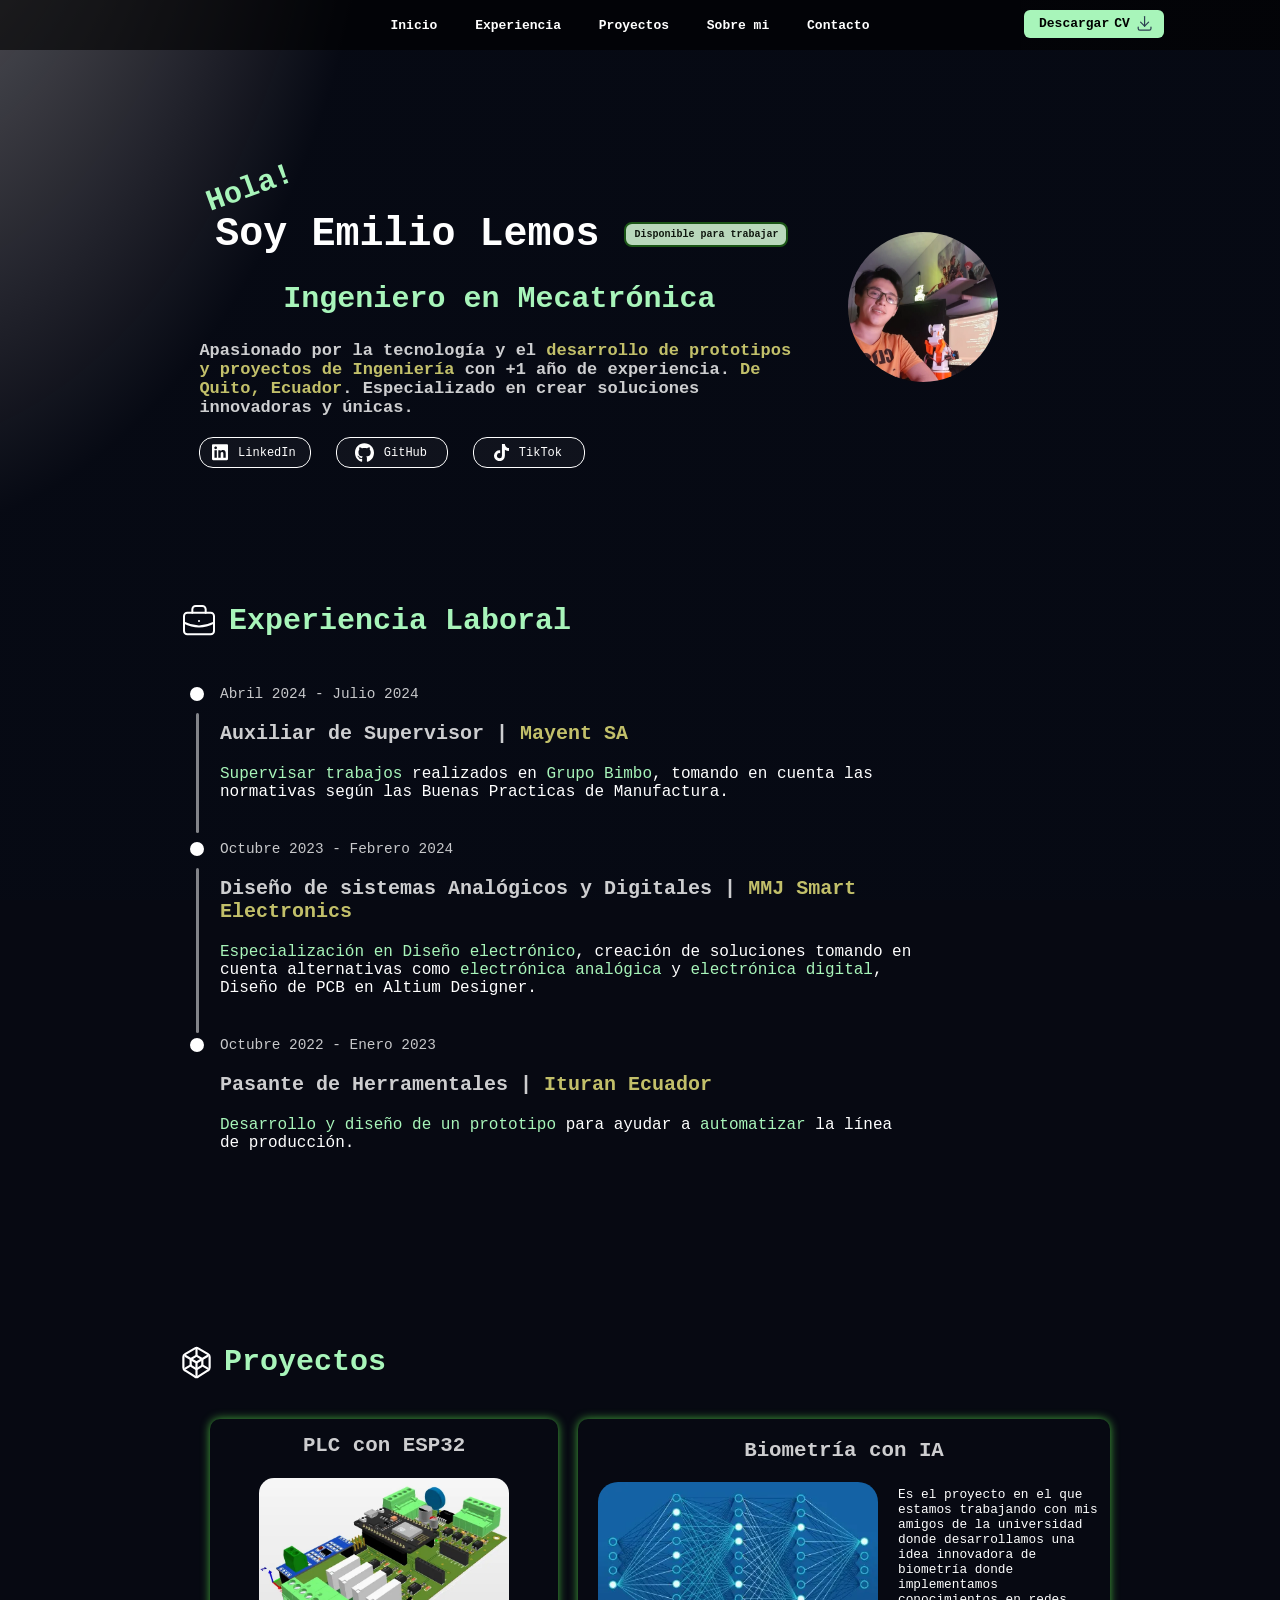
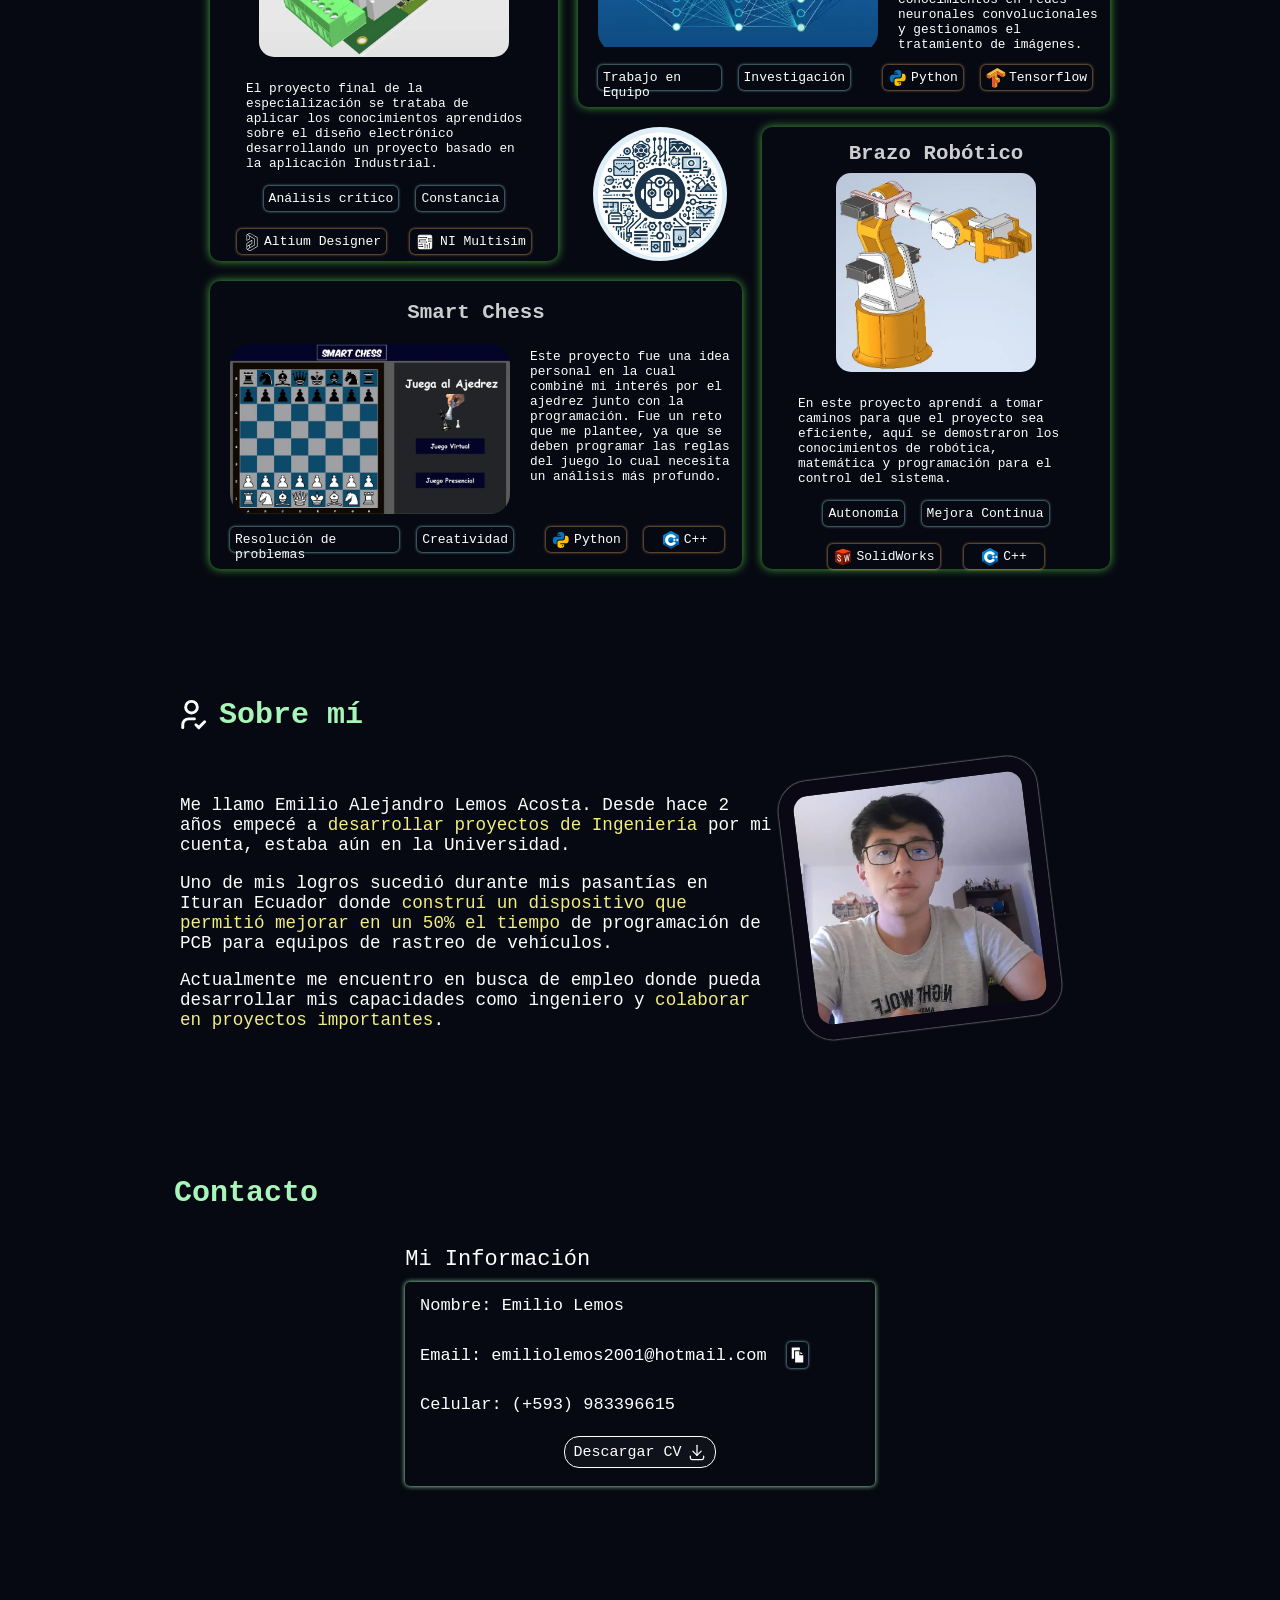
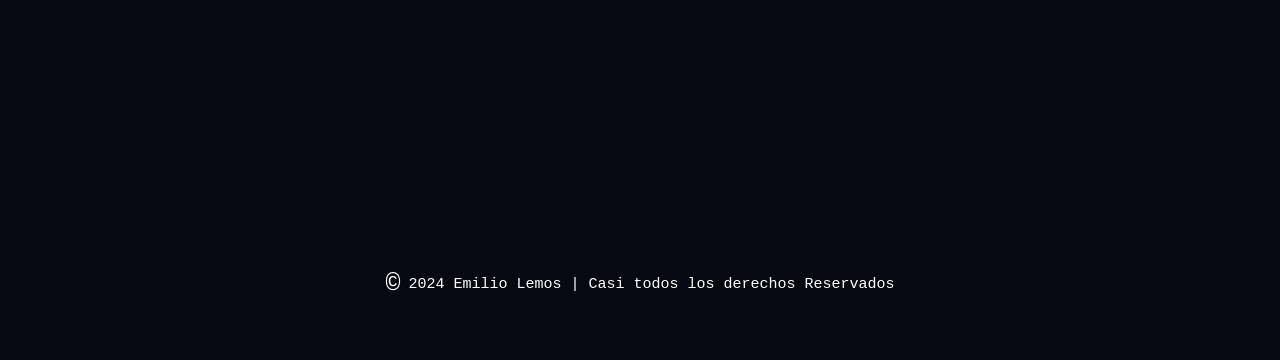
==== index.html @ e7406d3e "Add: Padding en el texto de btn de redes" ====
<!DOCTYPE html>
<html lang="es">
    <head>
        <meta charset="UTF-8">
        <meta name="viewport" content="width=device-width, initial-scale=1.0">
        <title>Emilio Lemos | Portfolio</title>

        <meta name="keywords" content="Portafolio, Mecatrónica, Robótica, Desarrollo, Proyectos">
        <meta name="description" content="Portafolio de Emilio Lemos, Experiencia como Ingeniero en Mecatrónica">
        <!--OPEN GRAPH-->
        <meta property="og:title" content="Portafolio de Emilio Lemos con +1 año de experiencia">
        <meta property="og:description" content="Portafolio de un Ingeniero en Mecatrónica">
        <meta property="og:image" content="../images/logoMecatronica.webp">
        <meta property="og:image" content="../images/foto_perfil.webp">
        <meta property="og:image" content="../images/plc_industrial.webp">
        <meta property="og:image" content="../images/SmartChess.webp">
        <meta property="og:image" content="../images/Biometria_IA.webp">
        <meta property="og:image" content="../images/BrazoRobotico.webp">

        <meta name="theme-color" content="#050505">

        <link rel="icon" type="image/webp" href="../images/logoMecatronica.webp">
        <link rel="stylesheet" href="./index.css">
        <script src="./script.js"></script>

    </head>
    <body>
        <div class="background"></div>
        <header class="barra-superior-nav">
            <nav class="navegacion">
                <a class= "nav-principal" href="#main-doc">Inicio</a>
                <a class= "nav-principal" href="#experience-section">Experiencia</a>
                <a class= "nav-principal" href="#projects">Proyectos</a>
                <a class= "nav-principal" href="#sobre-mi">Sobre mi</a>
                <a class= "nav-principal" href="#contact">Contacto</a>
                <a class= "download-cv" href="../EmilioLemos_CV_ATS.pdf" download="EmilioLemos_CV_ATS.pdf">
                    <span class="txt-descargar" style="margin-right: 5px;">Descargar</span>CV
                    <svg id="download-icon" xmlns="http://www.w3.org/2000/svg" class="icon icon-tabler icon-tabler-download" width="20" height="20" viewBox="0 0 24 24" stroke-width="1.5" stroke="#2c3e50" fill="none" stroke-linecap="round" stroke-linejoin="round">
                        <path stroke="none" d="M0 0h24v24H0z" fill="none"/>
                        <path d="M4 17v2a2 2 0 0 0 2 2h12a2 2 0 0 0 2 -2v-2" />
                        <path d="M7 11l5 5l5 -5" />
                        <path d="M12 4l0 12" />
                    </svg>
                </a>
            </nav>
        </header>
        <main id="main-doc">
            <section id="cabecera">
                <article class="presentacion">
                    <h2 class="saludo">
                        Hola!
                    </h2>
                    <div class="badge-title">
                        <h1>
                            Soy Emilio Lemos
                        </h1>
                        <a
                        href="https://www.linkedin.com/in/emilio-lemosa"
                        target="_blank"
                        rel="noopener noreferrer"
                        class="badge">Disponible para trabajar
                        </a>
                    </div>
                    <h2 class="profesion">Ingeniero en Mecatrónica</h2>
                    <h3>
                        Apasionado por la tecnología y el <span style="color: rgb(242, 238, 128);">
                        desarrollo de prototipos y proyectos de Ingeniería</span> con +1 año de experiencia. 
                        <span style="color: rgb(242, 238, 128);">De Quito, Ecuador</span>. 
                        Especializado en crear soluciones innovadoras y únicas.
                    </h3>
                    <nav class="navegacion-redes">
                        <a href="https://www.linkedin.com/in/emilio-lemosa"
                        target="_blank"
                        rel="noopener noreferrer"
                        class="btn-redes">
                            <svg 
                            width = "16"
                            fill = "#fff"
                            class="icon"
                            xmlns="http://www.w3.org/2000/svg" viewBox="0 0 448 512">
                                <path d="M416 32H31.9C14.3 32 0 46.5 0 64.3v383.4C0 465.5 14.3 480 
                                31.9 480H416c17.6 0 32-14.5 32-32.3V64.3c0-17.8-14.4-32.3-32-32.3zM135.4 
                                416H69V202.2h66.5V416zm-33.2-243c-21.3 0-38.5-17.3-38.5-38.5S80.9 96 
                                102.2 96c21.2 0 38.5 17.3 38.5 38.5 0 21.3-17.2 38.5-38.5 38.5zm282.1 
                                243h-66.4V312c0-24.8-.5-56.7-34.5-56.7-34.6 0-39.9 27-39.9 
                                54.9V416h-66.4V202.2h63.7v29.2h.9c8.9-16.8 30.6-34.5 62.9-34.5 67.2 
                                0 79.7 44.3 79.7 101.9V416z"/>
                            </svg>
                            <span class="redes-text">LinkedIn</span>
                        </a>
                        <a href="https://github.com/M1l01"
                        target="_blank"
                        rel="noopener noreferrer"
                        class="btn-redes">
                            <svg 
                            width = "19"
                            fill = "#fff"
                            class= "icon"
                            xmlns="http://www.w3.org/2000/svg" 
                            viewBox="0 0 496 512">
                                <path d="M165.9 397.4c0 2-2.3 3.6-5.2 3.6-3.3 .3-5.6-1.3-5.6-3.6 0-2 
                                2.3-3.6 5.2-3.6 3-.3 5.6 1.3 5.6 3.6zm-31.1-4.5c-.7 2 1.3 4.3 4.3 4.9 
                                2.6 1 5.6 0 6.2-2s-1.3-4.3-4.3-5.2c-2.6-.7-5.5 .3-6.2 2.3zm44.2-1.7c-2.9 
                                .7-4.9 2.6-4.6 4.9 .3 2 2.9 3.3 5.9 2.6 2.9-.7 4.9-2.6 4.6-4.6-.3-1.9-3-3.2-5.9-2.9zM244.8 
                                8C106.1 8 0 113.3 0 252c0 110.9 69.8 205.8 169.5 239.2 12.8 2.3 17.3-5.6 
                                17.3-12.1 0-6.2-.3-40.4-.3-61.4 0 0-70 15-84.7-29.8 0 0-11.4-29.1-27.8-36.6 
                                0 0-22.9-15.7 1.6-15.4 0 0 24.9 2 38.6 25.8 21.9 38.6 58.6 27.5 72.9 20.9 2.3-16 
                                8.8-27.1 16-33.7-55.9-6.2-112.3-14.3-112.3-110.5 0-27.5 7.6-41.3 23.6-58.9-2.6-6.5-11.1-33.3 
                                2.6-67.9 20.9-6.5 69 27 69 27 20-5.6 41.5-8.5 62.8-8.5s42.8 2.9 62.8 8.5c0 0 
                                48.1-33.6 69-27 13.7 34.7 5.2 61.4 2.6 67.9 16 17.7 25.8 31.5 25.8 58.9 0 96.5-58.9 
                                104.2-114.8 110.5 9.2 7.9 17 22.9 17 46.4 0 33.7-.3 75.4-.3 83.6 0 6.5 4.6 14.4 17.3 
                                12.1C428.2 457.8 496 362.9 496 252 496 113.3 383.5 8 244.8 8zM97.2 352.9c-1.3 1-1 3.3 
                                .7 5.2 1.6 1.6 3.9 2.3 5.2 1 1.3-1 1-3.3-.7-5.2-1.6-1.6-3.9-2.3-5.2-1zm-10.8-8.1c-.7 
                                1.3 .3 2.9 2.3 3.9 1.6 1 3.6 .7 4.3-.7 .7-1.3-.3-2.9-2.3-3.9-2-.6-3.6-.3-4.3 .7zm32.4 
                                35.6c-1.6 1.3-1 4.3 1.3 6.2 2.3 2.3 5.2 2.6 6.5 1 1.3-1.3 
                                .7-4.3-1.3-6.2-2.2-2.3-5.2-2.6-6.5-1zm-11.4-14.7c-1.6 1-1.6 3.6 0 5.9 1.6 2.3 4.3 3.3 
                                5.6 2.3 1.6-1.3 1.6-3.9 0-6.2-1.4-2.3-4-3.3-5.6-2z"/>
                            </svg>
                            <span class="redes-text">GitHub</span>
                        </a>
                        <a href="https://www.tiktok.com/@milotronic"
                        target="_blank"
                        rel="noopener noreferrer"
                        class="btn-redes">
                            <svg 
                            width = "15"
                            fill = "#fff"
                            class="icon"
                            xmlns="http://www.w3.org/2000/svg"
                            viewBox="0 0 448 512">
                                <path d="M448 209.9a210.1 210.1 0 0 1 -122.8-39.3V349.4A162.6 162.6 0 
                                1 1 185 188.3V278.2a74.6 74.6 0 1 0 52.2 71.2V0l88 0a121.2 121.2 0 0 0 
                                1.9 22.2h0A122.2 122.2 0 0 0 381 102.4a121.4 121.4 0 0 0 67 20.1z"/>
                            </svg>
                            <span class="redes-text">TikTok</span>
                        </a>
                    </nav>
                </article>
                <div class="imagen-Emilio">
                    <img 
                    title="Foto de Emilio"
                    src="../images/foto_perfil.webp"
                    alt="Una fotografía de Emilio Lemos en su cuarto de proyectos">
                </div>
            </section>
            <section id="experience-section">
                <div class="subtitle-section">
                    <svg xmlns="http://www.w3.org/2000/svg" class="icon icon-tabler icon-tabler-briefcase" width="40" height="40" 
                    viewBox="0 0 24 24" stroke-width="1.2" stroke="#fff" fill="none" stroke-linecap="round" stroke-linejoin="round">
                        <path stroke="none" d="M0 0h24v24H0z" fill="none"/>
                        <path d="M3 7m0 2a2 2 0 0 1 2 -2h14a2 2 0 0 1 2 2v9a2 2 0 0 1 -2 2h-14a2 2 0 0 1 -2 -2z" />
                        <path d="M8 7v-2a2 2 0 0 1 2 -2h4a2 2 0 0 1 2 2v2" />
                        <path d="M12 12l0 .01" />
                        <path d="M3 13a20 20 0 0 0 18 0" />
                    </svg>
                    <h2 style="color: #a8f5ba; margin: 0;">Experiencia Laboral</h2>
                </div>
                <ol class="timeline">
                    <li class="timeline-item">
                        <div class="timeline-dot"></div>
                        <div class="timeline-line"></div>
                        <time class="timeline-date">Abril 2024 - Julio 2024</time>
                        <h3 class="timeline-title">
                            <span class="ocupacion">Auxiliar de Supervisor</span> 
                            <span class="separador">|</span> 
                            <span class="nombre-empresa">Mayent SA</span>
                        </h3>
                        <p class="descripcion-timeline">
                            <span style="color: #a8f5ba;">
                                Supervisar trabajos
                            </span> realizados en 
                            <span style="color: #a8f5ba;">
                                Grupo Bimbo</span>,
                            tomando en cuenta las normativas según las Buenas Practicas de Manufactura.
                        </p>
                    </li>
                    <li class="timeline-item">
                        <div class="timeline-dot"></div>
                        <div class="timeline-line-2"></div>
                        <time class="timeline-date">Octubre 2023 - Febrero 2024</time>
                        <h3 class="timeline-title">
                            <span class="ocupacion">Diseño de sistemas Analógicos y Digitales</span> 
                            <span class="separador">|</span> 
                            <span class="nombre-empresa">MMJ Smart Electronics</span>
                        </h3>
                        <p class="descripcion-timeline">
                            <span style="color: #a8f5ba;">Especialización en Diseño electrónico</span>, creación de soluciones tomando en cuenta
                            alternativas como <span style="color: #a8f5ba;">electrónica analógica</span> y <span style="color: #a8f5ba;">electrónica digital</span>, Diseño de PCB en Altium Designer.
                        </p>
                    </li>
                    <li class="timeline-item">
                        <div class="timeline-dot"></div>
                        <time class="timeline-date">Octubre 2022 - Enero 2023</time>
                        <h3 class="timeline-title">
                            <span class="ocupacion">Pasante de Herramentales</span> 
                            <span class="separador">|</span> 
                            <span class="nombre-empresa">Ituran Ecuador</span>
                        </h3>
                        <p class="descripcion-timeline">
                            <span style="color: #a8f5ba;">
                                Desarrollo y diseño de un prototipo
                            </span> para ayudar a 
                            <span style="color: #a8f5ba;">
                                automatizar
                            </span> la línea de producción.
                        </p>
                    </li>
                </ol>
            </section>
            <section id="projects">
                <div class="subtitle-section">
                    <svg xmlns="http://www.w3.org/2000/svg" class="icon icon-tabler icon-tabler-brand-netbeans" width="35" height="35" viewBox="0 0 24 24" stroke-width="1.5" stroke="#fff" fill="none" stroke-linecap="round" stroke-linejoin="round">
                        <path stroke="none" d="M0 0h24v24H0z" fill="none"/>
                        <path d="M19.875 6.27a2.225 2.225 0 0 1 1.125 1.948v7.284c0 .809 -.443 1.555 -1.158 1.948l-6.75 4.27a2.269 2.269 0 0 1 -2.184 0l-6.75 -4.27a2.225 2.225 0 0 1 -1.158 -1.948v-7.285c0 -.809 .443 -1.554 1.158 -1.947l6.75 -3.98a2.33 2.33 0 0 1 2.25 0l6.75 3.98h-.033z" />
                        <path d="M15.5 9.43a1 1 0 0 1 .5 .874v3.268a1 1 0 0 1 -.515 .874l-3 1.917a1 1 0 0 1 -.97 0l-3 -1.917a1 1 0 0 1 -.515 -.873v-3.269a1 1 0 0 1 .514 -.874l3 -1.786c.311 -.173 .69 -.173 1 0l3 1.787h-.014z" />
                        <path d="M12 21v-9l-7.5 -4.5" />
                        <path d="M12 12l7.5 -4.5" />
                        <path d="M12 3v4.5" />
                        <path d="M19.5 16l-3.5 -2" />
                        <path d="M8 14l-3.5 2" />
                      </svg>
                    <h2 style="color: #a8f5ba;">Proyectos</h2>
                </div>
                <div id="container-grid" style="display: flex; justify-content: center;">
                    <div class="grid-Projects">
                        <article id="proyecto1" class="grid-item">
                            <header class="title-proyecto-vertical">
                                <h3>PLC con ESP32</h3>
                            </header>
                            <div>
                                <div class="img-proyecto-vertical">
                                    <img
                                    width="250"
                                    class="img-PLC"
                                    title="Imagen de PLC Industrial"
                                    src="../images/plc_industrial.webp" 
                                    alt="Una fotografía del proyecto de PLC industrial">
                                </div>
                                <div class="container-btn-proyectos">
                                    <button id="btn-proyecto1" class="btn-proyectos" onclick="expandCell(1)">
                                        Ver más...
                                    </button>
                                </div>
                                <p class="descripcion-proyecto-vertical">
                                    El proyecto final de la especialización se trataba de aplicar los
                                    conocimientos aprendidos sobre el diseño electrónico desarrollando un proyecto basado
                                    en la aplicación Industrial.
                                </p>
                            </div>
                            <footer class="etiqueta-vertical">
                                <ul class="habilidades-vertical">
                                    <li>Análisis crítico</li>
                                    <li>Constancia</li>
                                </ul>
                                <ul class="tecnologias-vertical">
                                    <li>
                                        <svg
                                        width="18px"
                                        height="18px"
                                        viewBox="0 0 24 24"
                                        role="img"
                                        fill="#fff"
                                        style="padding: 1px; padding-right: 3px;"
                                        xmlns="http://www.w3.org/2000/svg">
                                            <path d="M19.14 5.876a1.012 1.012 0 00-.442-.442L9.744.171c-.329-.226-.843-.226-1.203-.01L5.148 
                                            2.145c-.051.041-.102.082-.144.123a1.086 1.086 0 00-.288.72l.01 6.569-.02.215.062.123a.478.478 0 
                                            00.195.206.516.516 0 00.555.01L8.859 8.2a.573.573 0 00.175-.175l.082-.165V4.643l2.251 1.326 3.536 
                                            2.077a.413.413 0 01.164.185.442.442 0 01.062.226v7.052a.52.52 0 01-.072.257c-.041.072-.082.123-.154.154l-4.225 
                                            2.488-1.573.925v-3.228l1.953-1.172 1.049-.627.185-.175.021-.051a.542.542 0 00.062-.247V9.999a.51.51 0 
                                            00-.092-.288l-.062-.123-.144-.072c-.093-.041-.175-.041-.247-.041l-.175.01-6.363 3.865a1.129 1.129 0 00-.442.463 
                                            1.281 1.281 0 00-.144.607v6.559c0 .257.103.514.329.75.082.062.154.113.236.164l3.341 1.943c.186.113.381.164.597.164.216 
                                            0 .422-.051.596-.164l8.882-5.212c.195-.103.36-.267.442-.432.113-.185.164-.401.164-.617V6.483a1.236 
                                            1.236 0 00-.153-.607zM8.387 7.624L5.447 9.32V2.988c0-.072.031-.154.092-.216l.216-.123 2.632 1.563v3.412zm-2.951 
                                            6.795c0-.093.021-.185.062-.278a.409.409 0 01.175-.175l5.973-3.629v3.392l-.956.576-2.313 1.388-2.94 1.778v-3.052zm0 
                                            6.559v-2.663l2.94-1.768v3.218l-2.632 1.552-.103-.062c-.051-.031-.093-.051-.103-.062-.061-.071-.102-.143-.102-.215zm13.128-3.403a.518.518 
                                            0 01-.072.257.342.342 0 01-.165.154l-8.892 5.222a.405.405 0 01-.452 0l-2.508-1.47 4.575-2.693v-.01l4.215-2.478a.998.998 
                                            0 00.432-.442 1.13 1.13 0 00.175-.606V8.457c0-.216-.062-.421-.165-.596a1.189 1.189 0 00-.432-.442l-3.536-2.077-3.352-1.974-1.923-1.141L8.911.788a.446.446 
                                            0 01.452 0l8.985 5.294a.319.319 0 01.154.154.517.517 0 01.062.247v11.092z"/>
                                        </svg>
                                        Altium Designer
                                    </li>
                                    <li>
                                        <svg xmlns="http://www.w3.org/2000/svg" x="0px" y="0px" width="20" height="20" viewBox="0 0 64 64" 
                                        style="padding: 0px; padding-right: 5px;">
                                            <linearGradient id="BYBXDcXLqa7cuP0EpKqZEa_7lBeW0FgIYyX_gr1" x1="32" x2="32" y1="10" y2="54" gradientUnits="userSpaceOnUse">
                                                <stop offset="0" stop-color="#fff"></stop>
                                                <stop offset="1" stop-color="#fff"></stop>
                                            </linearGradient>
                                            <path fill="url(#BYBXDcXLqa7cuP0EpKqZEa_7lBeW0FgIYyX_gr1)" 
                                            d="M45.723,30c-0.346,0.595-0.984,1-1.723,1c-1.105,0-2-0.895-2-2c0-1.105,0.895-2,2-2	c0.738,0,1.376,0.405,1.723,
                                            1H54v-5h-9.277c-0.346,0.595-0.984,1-1.723,1c-1.105,0-2-0.895-2-2c0-1.105,0.895-2,2-2	
                                            c0.738,0,1.376,0.405,1.723,1H54v-6c0-2.761-2.239-5-5-5H15c-2.761,0-5,2.239-5,5v2h25.277c0.346-0.595,0.984-1,1.723-1	
                                            c1.105,0,2,0.895,2,2c0,1.105-0.895,2-2,2c-0.738,0-1.376-0.405-1.723-1H10v12h3v-7h18.277c0.346-0.595,0.984-1,1.723-1	
                                            c1.105,0,2,0.895,2,2c0,1.105-0.895,2-2,2c-0.738,0-1.376-0.405-1.723-1H15v5h20.277c0.346-0.595,0.984-1,1.723-1	
                                            c1.105,0,2,0.895,2,2c0,1.105-0.895,2-2,2c-0.738,0-1.376-0.405-1.723-1H10v5h10.777c0.346-0.595,0.984-1,1.723-1	
                                            c1.105,0,2,0.895,2,2c0,1.105-0.895,2-2,2c-0.738,0-1.376-0.405-1.723-1H10v5h12.777c0.346-0.595,0.984-1,1.723-1	
                                            c1.105,0,2,0.895,2,2c0,1.105-0.895,2-2,2c-0.738,0-1.376-0.405-1.723-1H10v2c0,2.761,2.239,5,5,5h16V40.723	
                                            c-0.595-0.346-1-0.984-1-1.723c0-1.105,0.895-2,2-2s2,0.895,2,2c0,0.738-0.405,1.376-1,1.723V54h5V43.723	
                                            c-0.595-0.346-1-0.984-1-1.723c0-1.105,0.895-2,2-2s2,0.895,2,2c0,0.738-0.405,1.376-1,1.723V54h5V39.223	
                                            c-0.595-0.346-1-0.984-1-1.723c0-1.105,0.895-2,2-2s2,0.895,2,2c0,0.738-0.405,1.376-1,1.723V54h2c2.761,0,5-2.239,5-5V30H45.723z">
                                            </path>
                                            <linearGradient id="BYBXDcXLqa7cuP0EpKqZEb_7lBeW0FgIYyX_gr2" x1="32" x2="32" y1="9" y2="55" gradientUnits="userSpaceOnUse">
                                                <stop offset="0" stop-color="#fff"></stop><stop offset="1" stop-color="#fff"></stop>
                                            </linearGradient>
                                                <path fill="url(#BYBXDcXLqa7cuP0EpKqZEb_7lBeW0FgIYyX_gr2)" 
                                                d="M49,55H15c-3.309,0-6-2.691-6-6V15c0-3.309,2.691-6,6-6h34c3.309,0,6,2.691,6,6v34	
                                                C55,52.309,52.309,55,49,55z M15,11c-2.206,0-4,1.794-4,4v34c0,2.206,1.794,4,4,4h34c2.206,0,4-1.794,4-4V15c0-2.206-1.794-4-4-4H15	z">
                                                </path>
                                        </svg>
                                        NI Multisim
                                    </li>
                                </ul>
                            </footer>
                        </article>
                        <article id="proyecto2" class="grid-item">
                            <header class="title-proyecto-lateral">
                                <h3>Biometría con IA</h3>
                            </header>
                            <div class="cuerpo-proyecto">
                                <div class="img-proyecto-lateral">
                                    <img 
                                    width="280"
                                    class="img-Biometria"
                                    title="Redes Neuronales" 
                                    src="../images/Biometria_IA.webp" 
                                    alt="Imagen de una Red Neuronal">
                                </div>
                                <div class="container-btn-proyectos">
                                    <button id="btn-proyecto2" class="btn-proyectos" onclick="expandCell(2)">
                                        Ver más...
                                    </button>
                                </div>
                                <p class="descripcion-proyecto-lateral">
                                    Es el proyecto en el que estamos trabajando con mis amigos de la universidad
                                    donde desarrollamos una idea innovadora de biometría donde implementamos 
                                    conocimientos en redes neuronales convolucionales y gestionamos el tratamiento de 
                                    imágenes.
                                </p>
                            </div>
                            <footer class="etiqueta-lateral">
                                <ul class="habilidades-lateral">
                                    <li>Trabajo en Equipo</li>
                                    <li>Investigación</li>
                                </ul>
                                <ul class="tecnologias-lateral">
                                    <li>
                                        <svg xmlns="http://www.w3.org/2000/svg" x="0px" y="0px" width="20" height="20" viewBox="0 0 48 48"
                                        class="logo-tecnologia">
                                            <path fill="#0277BD" d="M24.047,5c-1.555,0.005-2.633,0.142-3.936,0.367c-3.848,0.67-4.549,2.077-4.549,
                                            4.67V14h9v2H15.22h-4.35c-2.636,0-4.943,1.242-5.674,4.219c-0.826,3.417-0.863,5.557,0,9.125C5.851,32.005,
                                            7.294,34,9.931,34h3.632v-5.104c0-2.966,2.686-5.896,5.764-5.896h7.236c2.523,0,5-1.862,5-4.377v-8.586c0-2.439-1.759-4.263-4.218-4.672C27.406,
                                            5.359,25.589,4.994,24.047,5z M19.063,9c0.821,0,1.5,0.677,1.5,1.502c0,0.833-0.679,1.498-1.5,1.498c-0.837,0-1.5-0.664-1.5-1.498C17.563,9.68,
                                            18.226,9,19.063,9z"></path><path fill="#FFC107" d="M23.078,43c1.555-0.005,2.633-0.142,3.936-0.367c3.848-0.67,4.549-2.077,
                                            4.549-4.67V34h-9v-2h9.343h4.35c2.636,0,4.943-1.242,5.674-4.219c0.826-3.417,0.863-5.557,0-9.125C41.274,15.995,39.831,14,37.194,
                                            14h-3.632v5.104c0,2.966-2.686,5.896-5.764,5.896h-7.236c-2.523,0-5,1.862-5,4.377v8.586c0,2.439,1.759,4.263,4.218,4.672C19.719,42.641,21.536,
                                            43.006,23.078,43z M28.063,39c-0.821,0-1.5-0.677-1.5-1.502c0-0.833,0.679-1.498,1.5-1.498c0.837,0,1.5,0.664,1.5,1.498C29.563,38.32,28.899,39,
                                            28.063,39z"></path>
                                        </svg>
                                        Python
                                    </li>
                                    <li>
                                        <svg width="20px" height="20px" viewBox="-9 0 274 274" version="1.1" xmlns="http://www.w3.org/2000/svg" xmlns:xlink="http://www.w3.org/1999/xlink" preserveAspectRatio="xMidYMid"
                                        class="logo-tecnologia">
                                        <g>
                                                <path d="M145.726081,42.0651946 L145.726081,84.1347419 L218.586952,126.204312 L218.586952,84.1347419 L145.726081,
                                                42.0651946 Z M-1.98726454e-07,84.1347419 L-1.98726454e-07,126.204312 L36.4304238,147.234755 L36.4304238,
                                                105.169527 L-1.98726454e-07,84.1347419 Z M109.291294,105.169527 L72.8608701,126.204312 L72.8608701,
                                                252.404316 L109.291294,273.439101 L109.291294,189.304303 L145.726081,210.339088 L145.726081,168.26954 L109.291294,
                                                147.234755 L109.291294,105.169527 Z" fill="#E55B2D"></path>
                                                <path d="M145.726081,42.0651946 L36.4304238,105.169527 L36.4304238,147.234755 L109.291294,105.169527 L109.291294,
                                                147.234755 L145.726081,126.204312 L145.726081,42.0651946 Z M255.021717,63.0999794 L218.586952,84.1347419 L218.586952,
                                                126.204312 L255.021717,105.169527 L255.021717,63.0999794 Z M182.156505,147.234755 L145.726081,168.26954 L145.726081,
                                                210.339088 L182.156505,189.304303 L182.156505,147.234755 Z M145.726081,210.339088 L109.291294,189.304303 L109.291294,
                                                273.439101 L145.726081,252.404316 L145.726081,210.339088 Z" fill="#ED8E24"></path>
                                                <path d="M145.726081,-3.41864288e-05 L-1.98726454e-07,84.1347419 L36.4304238,105.169527 L145.726081,
                                                42.0651946 L218.586952,84.1347419 L255.021717,63.0999794 L145.726081,-3.41864288e-05 Z M145.726081,
                                                126.204312 L109.291294,147.234755 L145.726081,168.26954 L182.156505,147.234755 L145.726081,
                                                126.204312 Z" fill="#F8BF3C"></path>
                                            </g>
                                        </svg>
                                        Tensorflow
                                    </li>
                                </ul>
                            </footer>                   
                        </article>
                        <article id="proyecto3" class="grid-item">
                            <header class="title-proyecto-lateral">
                                <h3>Smart Chess</h3>
                            </header>
                            <div class="cuerpo-proyecto">
                                <div class="img-proyecto-lateral">
                                    <img 
                                    width="280"
                                    class="img-SmartChess"
                                    title ="Interface de Smart Chess" 
                                    src="../images/SmartChess.webp" 
                                    alt="Imagen de Smart Chess">
                                </div>
                                <div class="container-btn-proyectos">
                                    <button id="btn-proyecto3" class="btn-proyectos" onclick="expandCell(3)">
                                        Ver más...
                                    </button>
                                </div>
                                <p class="descripcion-proyecto-lateral">
                                    Este proyecto fue una idea personal en la cual combiné mi interés 
                                    por el ajedrez junto con la programación. Fue un reto que me plantee, 
                                    ya que se deben programar las reglas del juego lo cual necesita un análisis
                                    más profundo.
                                </p>
                            </div>
                            <footer class="etiqueta-lateral">
                                <ul class="habilidades-lateral">
                                    <li>Resolución de problemas</li>
                                    <li>Creatividad</li>
                                </ul>
                                <ul class="tecnologias-lateral">
                                    <li>
                                        <svg xmlns="http://www.w3.org/2000/svg" x="0px" y="0px" width="20" height="20" viewBox="0 0 48 48"
                                        class="logo-tecnologia">
                                            <path fill="#0277BD" d="M24.047,5c-1.555,0.005-2.633,0.142-3.936,0.367c-3.848,0.67-4.549,2.077-4.549,
                                            4.67V14h9v2H15.22h-4.35c-2.636,0-4.943,1.242-5.674,4.219c-0.826,3.417-0.863,5.557,0,9.125C5.851,32.005,
                                            7.294,34,9.931,34h3.632v-5.104c0-2.966,2.686-5.896,5.764-5.896h7.236c2.523,0,5-1.862,5-4.377v-8.586c0-2.439-1.759-4.263-4.218-4.672C27.406,
                                            5.359,25.589,4.994,24.047,5z M19.063,9c0.821,0,1.5,0.677,1.5,1.502c0,0.833-0.679,1.498-1.5,1.498c-0.837,0-1.5-0.664-1.5-1.498C17.563,9.68,
                                            18.226,9,19.063,9z"></path><path fill="#FFC107" d="M23.078,43c1.555-0.005,2.633-0.142,3.936-0.367c3.848-0.67,4.549-2.077,
                                            4.549-4.67V34h-9v-2h9.343h4.35c2.636,0,4.943-1.242,5.674-4.219c0.826-3.417,0.863-5.557,0-9.125C41.274,15.995,39.831,14,37.194,
                                            14h-3.632v5.104c0,2.966-2.686,5.896-5.764,5.896h-7.236c-2.523,0-5,1.862-5,4.377v8.586c0,2.439,1.759,4.263,4.218,4.672C19.719,42.641,21.536,
                                            43.006,23.078,43z M28.063,39c-0.821,0-1.5-0.677-1.5-1.502c0-0.833,0.679-1.498,1.5-1.498c0.837,0,1.5,0.664,1.5,1.498C29.563,38.32,28.899,39,
                                            28.063,39z"></path>
                                        </svg>
                                        Python
                                    </li>
                                    <li>
                                        <svg xmlns="http://www.w3.org/2000/svg" x="0px" y="0px" width="20" height="20" viewBox="0 0 48 48"
                                        class="logo-tecnologia">
                                            <path fill="#00549d" fill-rule="evenodd" d="M22.903,3.286c0.679-0.381,1.515-0.381,2.193,0 c3.355,1.883,13.451,7.551,
                                            16.807,9.434C42.582,13.1,43,13.804,43,14.566c0,3.766,0,15.101,0,18.867 c0,0.762-0.418,1.466-1.097,1.847c-3.355,1.883-13.451,
                                            7.551-16.807,9.434c-0.679,0.381-1.515,0.381-2.193,0 c-3.355-1.883-13.451-7.551-16.807-9.434C5.418,34.899,5,34.196,5,
                                            33.434c0-3.766,0-15.101,0-18.867 c0-0.762,0.418-1.466,1.097-1.847C9.451,10.837,19.549,5.169,22.903,3.286z" 
                                            clip-rule="evenodd"></path>
                                            <path fill="#0086d4" fill-rule="evenodd" d="M5.304,34.404C5.038,34.048,5,33.71,5,33.255 c0-3.744,0-15.014,0-18.759c0-0.758,
                                            0.417-1.458,1.094-1.836c3.343-1.872,13.405-7.507,16.748-9.38 c0.677-0.379,1.594-0.371,2.271,0.008c3.343,1.872,13.371,7.459,
                                            16.714,9.331c0.27,0.152,0.476,0.335,0.66,0.576L5.304,34.404z" clip-rule="evenodd"></path>
                                            <path fill="#fff" fill-rule="evenodd" d="M24,10c7.727,0,14,6.273,14,14s-6.273,14-14,14 s-14-6.273-14-14S16.273,10,24,10z M24,
                                            17c3.863,0,7,3.136,7,7c0,3.863-3.137,7-7,7s-7-3.137-7-7C17,20.136,20.136,17,24,17z" clip-rule="evenodd"></path>
                                            <path fill="#0075c0" fill-rule="evenodd" d="M42.485,13.205c0.516,0.483,0.506,1.211,0.506,1.784 c0,3.795-0.032,14.589,0.009,
                                            18.384c0.004,0.396-0.127,0.813-0.323,1.127L23.593,24L42.485,13.205z" clip-rule="evenodd"></path>
                                            <path fill="#fff" fill-rule="evenodd" d="M31 21H33V27H31zM38 21H40V27H38z" clip-rule="evenodd"></path>
                                            <path fill="#fff" fill-rule="evenodd" d="M29 23H35V25H29zM36 23H42V25H36z" clip-rule="evenodd"></path>
                                        </svg>
                                        C++
                                    </li>
                                </ul>
                            </footer>
                        </article>
                        <article id="proyecto4" class="grid-item">
                            <header class="title-proyecto-vertical">
                                <h3 class="title-BrasoRobotico">Brazo Robótico</h3>
                            </header>
                            <div>
                                <div class="img-proyecto-vertical">
                                    <img
                                    width="200"
                                    class="img-BrazoRobotico"
                                    title="Brazo Robótico"
                                    src="../images/BrazoRobotico.webp" 
                                    alt="Brazo Robótico 5GDL">
                                </div>
                                <div class="container-btn-proyectos">
                                    <button class="btn-proyectos" id="btn-proyecto4" onclick="expandCell(4)">
                                        Ver más...
                                    </button>
                                </div>
                                <p class="descripcion-proyecto-vertical">
                                    En este proyecto aprendí a tomar caminos para que el proyecto sea eficiente,
                                    aquí se demostraron los conocimientos de robótica, matemática y programación para 
                                    el control del sistema.       
                                </p>
                            </div>  
                            <footer class="etiqueta-vertical">
                                <ul class="habilidades-vertical">
                                    <li>Autonomía</li>
                                    <li>Mejora Continua</li>
                                </ul>
                                <ul class="tecnologias-vertical">
                                    <li>
                                        <svg xmlns="http://www.w3.org/2000/svg" x="0px" y="0px" width="20" height="20" viewBox="0 0 48 48"
                                        class="logo-tecnologia">
                                            <path fill="#8b1b05" d="M24,44L5,36V10l19,6V44z"></path>
                                            <path fill="#6d1504" d="M24,44l19-8V10l-19,6V44z"></path>
                                            <path fill="#ff3d00" d="M5,10l19-6l19,6l-19,6L5,10z"></path>
                                            <path fill="#fff" d="M36.538 29.214l1.645-12.583L40 16l-2.438 16.738-1.787.737-2.078-10.928-2.159 
                                            12.676L29.653 36 27 20.516l1.987-.69 1.763 11.661 2.135-13.015 1.604-.557L36.538 29.214zM16.855 
                                            31.103c0-.324-.036-.626-.109-.905-.073-.279-.206-.56-.399-.841-.193-.281-.458-.577-.794-.889-.336-.311-.766-.664-1.29-1.057-.572-.424-1.097-.864-1.577-1.319-.478-.454-.889-.931-1.232-1.431-.342-.499-.61-1.029-.803-1.59-.193-.561-.289-1.161-.289-1.801 
                                            0-.633.1-1.182.301-1.649.201-.468.485-.838.852-1.111.368-.273.809-.438 1.326-.492.519-.055 1.094.017 
                                            1.728.215.68.213 1.295.536 1.842.969.549.434 1.014.937 1.395 1.508.382.573.675 1.19.88 1.852.205.663.307 
                                            1.332.307 2.007l-2.137-.707c0-.39-.046-.764-.139-1.122-.092-.357-.234-.686-.424-.987-.19-.3-.43-.563-.719-.788-.289-.225-.629-.4-1.022-.526-.369-.119-.688-.167-.957-.144-.268.023-.491.103-.668.242-.177.138-.308.328-.392.569-.084.24-.126.516-.126.828 
                                            0 .587.208 1.145.625 1.676.418.533 1.059 1.112 1.925 1.741.682.495 1.276.99 1.779 1.485.505.497.926 1.009 
                                            1.263 1.534.337.527.588 1.077.753 1.649C18.917 30.592 19 31.201 19 31.846c0 .682-.104 1.258-.312 
                                            1.727-.207.469-.502.823-.884 1.063-.381.24-.84.36-1.378.363-.536.003-1.131-.118-1.784-.361-.579-.215-1.147-.531-1.704-.945-.555-.413-1.051-.907-1.489-1.484-.436-.575-.787-1.22-1.052-1.935C10.132 
                                            29.562 10 28.789 10 27.956l2.041.723c0 .499.066.951.199 1.357.133.406.315.765.546 1.077.232.313.506.579.824.8.318.221.662.4 
                                            1.032.534.731.266 1.283.271 1.654.014C16.668 32.204 16.855 31.75 16.855 31.103z"></path>
                                        </svg>
                                        SolidWorks
                                    </li>
                                    <li>
                                        <svg xmlns="http://www.w3.org/2000/svg" x="0px" y="0px" width="20" height="20" viewBox="0 0 48 48"
                                        class="logo-tecnologia">
                                            <path fill="#00549d" fill-rule="evenodd" d="M22.903,3.286c0.679-0.381,1.515-0.381,2.193,0 c3.355,1.883,13.451,7.551,
                                            16.807,9.434C42.582,13.1,43,13.804,43,14.566c0,3.766,0,15.101,0,18.867 c0,0.762-0.418,1.466-1.097,1.847c-3.355,1.883-13.451,
                                            7.551-16.807,9.434c-0.679,0.381-1.515,0.381-2.193,0 c-3.355-1.883-13.451-7.551-16.807-9.434C5.418,34.899,5,34.196,5,
                                            33.434c0-3.766,0-15.101,0-18.867 c0-0.762,0.418-1.466,1.097-1.847C9.451,10.837,19.549,5.169,22.903,3.286z" 
                                            clip-rule="evenodd"></path>
                                            <path fill="#0086d4" fill-rule="evenodd" d="M5.304,34.404C5.038,34.048,5,33.71,5,33.255 c0-3.744,0-15.014,0-18.759c0-0.758,
                                            0.417-1.458,1.094-1.836c3.343-1.872,13.405-7.507,16.748-9.38 c0.677-0.379,1.594-0.371,2.271,0.008c3.343,1.872,13.371,7.459,
                                            16.714,9.331c0.27,0.152,0.476,0.335,0.66,0.576L5.304,34.404z" clip-rule="evenodd"></path>
                                            <path fill="#fff" fill-rule="evenodd" d="M24,10c7.727,0,14,6.273,14,14s-6.273,14-14,14 s-14-6.273-14-14S16.273,10,24,10z M24,
                                            17c3.863,0,7,3.136,7,7c0,3.863-3.137,7-7,7s-7-3.137-7-7C17,20.136,20.136,17,24,17z" clip-rule="evenodd"></path>
                                            <path fill="#0075c0" fill-rule="evenodd" d="M42.485,13.205c0.516,0.483,0.506,1.211,0.506,1.784 c0,3.795-0.032,14.589,0.009,
                                            18.384c0.004,0.396-0.127,0.813-0.323,1.127L23.593,24L42.485,13.205z" clip-rule="evenodd"></path>
                                            <path fill="#fff" fill-rule="evenodd" d="M31 21H33V27H31zM38 21H40V27H38z" clip-rule="evenodd"></path>
                                            <path fill="#fff" fill-rule="evenodd" d="M29 23H35V25H29zM36 23H42V25H36z" clip-rule="evenodd"></path>
                                        </svg>
                                        C++
                                    </li>
                                </ul>
                            </footer>
                        </article>
                        <div class="logo">
                            <img
                            width="134"
                            title="Logo de Mecatrónica"
                            style="border-radius: 50%;"
                            src="../images/logoMecatronica.webp"
                            alt="Logo de Mecatrónica">
                        </div>
                    </div>
                </div>
            </section>
            <section id="sobre-mi">
                <h2 class="subtitle-section" style="color: #a8f5ba;">
                    <svg class="size-8" width="35" height="35" viewBox="0 0 24 24" stroke-width="2"
                    stroke="currentColor" fill="none" stroke-linecap="round" stroke-linejoin="round"
                    style="margin-right: 10px; color: white;">
                        <path stroke="none" d="M0 0h24v24H0z" fill="none"></path>
                        <path d="M8 7a4 4 0 1 0 8 0a4 4 0 0 0 -8 0"></path>
                        <path d="M6 21v-2a4 4 0 0 1 4 -4h4"></path>
                        <path d="M15 19l2 2l4 -4"></path>
                    </svg>
                    Sobre mí
                </h2>
                <article class="sobre-mi-text">
                    <div class="contenedor-sobre-mi">
                        <p>
                            Me llamo Emilio Alejandro Lemos Acosta. Desde hace 2 años empecé a 
                            <span style="color: rgb(242, 238, 128);">desarrollar proyectos de 
                            Ingeniería</span> por mi cuenta, estaba aún en la Universidad.
                        </p>
                        <p>
                            Uno de mis logros sucedió durante mis pasantías en Ituran Ecuador donde <span style="color: rgb(242, 238, 128);">construí un dispositivo
                            que permitió mejorar en un 50% el tiempo</span> de programación de PCB para equipos de rastreo de 
                            vehículos. 
                        </p>
                        <p>
                            Actualmente me encuentro en busca de empleo donde pueda desarrollar mis capacidades como ingeniero
                            y <span style="color: rgb(242, 238, 128);">colaborar en proyectos importantes</span>.
                        </p>
                    </div>
                    <img width="230" height="230" src="../images/foto_sobremi.webp" alt="Foto de Emilio">
                </article>
            </section>
            <section id="contact">
                <h2 class="subtitle-section" style="color: #a8f5ba;">
                    Contacto
                </h2>
                <div class="container-info">
                    <fieldset class="InfoPersonal">
                        <legend>Mi Información</legend>
                        <div id="temporary-alert" class="temporary-alert">¡Copiado!</div>
                        <p class="Label-form">Nombre: 
                            <span id="nombre">
                                Emilio Lemos
                            </span>
                        </p>
                        <p class="copy-email">Email: 
                            <span id="email">
                                emiliolemos2001@hotmail.com
                            </span>
                            <svg title="Copiar" onclick="copiar()" fill="#fff" height="20px" width="15px" version="1.1" id="Layer_1" xmlns="http://www.w3.org/2000/svg" 
                            xmlns:xlink="http://www.w3.org/1999/xlink" viewBox="0 0 442 442" xml:space="preserve">
                                <g id="SVGRepo_bgCarrier" stroke-width="0"></g>
                                <g id="SVGRepo_tracerCarrier" stroke-linecap="round" stroke-linejoin="round"></g>
                                <g id="SVGRepo_iconCarrier"> 
                                    <g> 
                                        <polygon points="291,0 51,0 51,332 121,332 121,80 291,80 "></polygon>
                                        <polygon points="306,125 306,195 376,195 "></polygon>
                                        <polygon points="276,225 276,110 151,110 151,442 391,442 391,225 "></polygon>
                                    </g> 
                                </g>
                            </svg>
                        </p>
                        <p class="Label-form">Celular:
                            <span id="celular">
                                (+593) 983396615
                            </span>
                        </p>
                        <div class="container-download">
                            <a class="download-cv-2" href="../EmilioLemos_CV_ATS.pdf" download="EmilioLemos_CV_ATS.pdf">
                                Descargar CV
                                <svg xmlns="http://www.w3.org/2000/svg" class="icon icon-tabler icon-tabler-download" width="20" height="20" viewBox="0 0 24 24" stroke-width="1.5" stroke="#fff" fill="none" stroke-linecap="round" stroke-linejoin="round"
                                style="padding: 0; padding-left: 5px;">
                                    <path stroke="none" d="M0 0h24v24H0z" fill="none"/>
                                    <path d="M4 17v2a2 2 0 0 0 2 2h12a2 2 0 0 0 2 -2v-2" />
                                    <path d="M7 11l5 5l5 -5" />
                                    <path d="M12 4l0 12" />
                                </svg>
                            </a>
                        </div>
                    </fieldset>
                </div>
            </section>
        </main>
        <footer class="piedePagina">
            <span>©</span>
            2024 Emilio Lemos | Casi todos los derechos Reservados
        </footer>
    </body>
</html>
---- index.css ----
html{
  scroll-behavior: smooth;
}

body{
  font-family: monospace;
  display: flex;
  flex-direction: column;
  justify-content: center;
  align-items: center;
  margin: 0;
  background-color: rgb(7, 9, 18);
  color: white;
  min-height: 100%;
}

.background {
  position: fixed;
  top: 0;
  left: 0;
  width: 100%;
  height: 100%;
  z-index: -1;
  background: radial-gradient(
    ellipse 40% 90% at -10% -30%,
    rgba(196, 190, 190, 0.575),
    rgba(9, 12, 25, 0.306)
  );
  background-size: cover;
}

li{
  list-style: none;
}

.barra-superior-nav{
  font-weight: bolder;
  position: sticky;
  top: 0px;
  text-align: center;
  background-color: rgba(0, 0, 0, 0.62);  
  width: 100%;
  height: 50px;
  z-index: 3;
}

a{
  text-decoration: none;
}

.navegacion{
  position: relative;
  margin-top: 18px; 
}

.nav-principal{
  color: white;
  margin-right: 20px;
  padding: 5px;
  border-radius: 2px;
}

.nav-principal:hover{
  background-color: #a8f5ba;
  color: black;
}

.download-cv{
  position: absolute;
  top: -8px;
  left: 80vw;
  display: flex;
  align-items: center;
  color: black;
  background-color: #a8f5ba;
  padding: 3px 0px 5px 15px;
  border-radius: 6px;
  width: 125px;
  height: 20px;
}

main{
  display: flex;
  flex-direction: column;
  justify-content: center;
  width: 1000px;
}

#cabecera{
  display: flex;
  flex-direction: row;
  justify-content: center;
  margin-top: 10vw;
  width: 900px;
}

.badge-title{
  display: flex;
  justify-content: center;
  align-items: center;
  width: 600px;
}

h1{
  font-size: 40px;
  text-align: center;
  margin: 0 0 0 0;
  padding: 0 5px 0 5px;
}

.badge{
  font-size: 10px;
  font-weight: bold;
  background-color: rgba(213, 247, 213, 0.872);
  color:  rgb(17, 25, 16);
  border: 2px solid rgb(27, 85, 22);
  padding: 5px 8px;
  margin: 0 0 0 20px;
  text-align: center;
  border-radius: 8px;
}

h2{
  font-size: 30px;
}

.presentacion{
  max-width: 600px;
  padding-left: 30px;
  margin-right: 10px;
}

.saludo{
  width: 50px;
  margin: 0px 0px 0px 7px;
  color: #a8f5ba;
  transform: rotate(-20deg);
}

.profesion{
  text-align: center;
  color: #a8f5ba;
}

h3{
  font-size: 17px;
  opacity: .8;
}

.navegacion-redes{
  display: flex;
  margin-top: 20px;
}

.btn-redes{
  font-size: 12px;
  font-weight: lighter;
  display: flex;
  flex-direction: row;
  justify-content: center;
  align-items: center;
  background: rgba(255,255,255,0.04);
  color: #fff;
  width: 110px;
  height: auto;
  border: 1px solid #fff;
  border-radius: 14px;
  margin-right: 25px;
}

.btn-redes:hover{
  font-weight: bold;
  scale: 1.05;
  background: rgba(255,255,255,0.1);
}

.redes-text{
  padding: 5px 8px 5px 0;
}

.icon{
  padding: 5px 10px 5px 5px;
}

.imagen-Emilio{
  width: 150px;
  height: 150px;
  margin-top: 6vh;
  margin-left: 3vw;
  margin-right: 1vw;
  border-radius: 50%;
  overflow: hidden;
}

.imagen-Emilio img{
  width: 150px;
  height: 200px;
  object-fit: cover;
  object-position: 0px -10px;
}

.subtitle-section{
  display: flex;
  align-items: center;
  margin-top: 10vw;
  margin-left: 34px;
  margin-bottom: 15.1px;
}

.timeline{
  list-style: none;
  padding: 0;
  width: 1000px;
}

.timeline-item{
  position: relative;
  margin: 40px 60px;
  padding-left: 20px;
  max-width: 700px;
}

.timeline-dot{
  position: absolute;
  left: -10px;
  top: 1px;
  width: 10px;
  height: 10px;
  background-color: rgb(255, 255, 255);
  border-radius: 50%;
  border: 2px solid white;
}

.timeline-line{
  position: absolute;
  top: 27px;
  left: -4px;
  background-color: rgba(255, 255, 255, 0.5);
  width: 3px;
  height: 120px;
  border-radius: 2px;
}

.timeline-line-2{
  position: absolute;
  top: 27px;
  left: -4px;
  background-color: rgba(255, 255, 255, 0.5);
  width: 3px;
  height: 165px;
  border-radius: 2px;
}

.timeline-date{
  margin-bottom: 5px;
  font-size: 0.9rem;
  color: rgba(255, 255, 255, 0.776);
}

.timeline-title{
  font-size: 20px;
  font-weight: bolder;
  color: #ffffff;
}

.nombre-empresa{
  color: rgb(242, 238, 128);
}

.descripcion-timeline{
  font-size: 16px;
}

ul{
  list-style: none;
  padding: 0;
}

.grid-Projects > article{
  box-shadow: 0 0 10px rgb(69, 170, 60);
  border-radius: 10px;
}

.grid-Projects{
  margin-left: 40px;
  max-width: 900px;
  max-height: 750px;
  display: grid;
  grid-template-columns: repeat(5, 164px);
  grid-template-rows: repeat(5, 134px);
  grid-gap: 20px;
  grid-auto-rows: minmax(100px, auto);
}

#proyecto1{
  grid-column: 1 / 3;
  grid-row: 1 / 4;
}

#proyecto2{
  grid-column: 3 / 6;
  grid-row: 1 / 3;
}

#proyecto3{
  grid-column: 1 / 4;
  grid-row: 4 / 6;
}

#proyecto4{
  grid-column: 4 / 6;
  grid-row: 3 / 6;
}

.logo{
  grid-column: 3;
  grid-row: 3;
  margin-left: 15px;
}

.btn-proyectos{
  display: none;
}

.title-proyecto-vertical{
  text-align: center;
}

.title-proyecto-vertical h3{
  font-size: 1.3rem;
  padding: 10px 0 0 0;
  margin-top: 5px;
}

.title-proyecto-lateral{
  text-align: center;
}

.title-proyecto-lateral h3{
  font-size: 1.3rem;
  padding: 10px 0 0 0;
  margin: 10px 0 0 0;
}

.title-BrasoRobotico{
  font-size: 1.3rem;
  padding: 10px 0 0 0;
  margin-top: 3px;
  margin-bottom: 8px;
}

.cuerpo-proyecto{
  display: flex;
}

.img-proyecto-vertical{
  text-align: center;
}

.img-proyecto-vertical img{
  border-radius: 15px;
}

.img-proyecto-lateral{
  margin: 20px 0 0 20px;
  width: 280px;
  height: 170px;
  border-radius: 20px;
  overflow: hidden;
}

.descripcion-proyecto-vertical{
  font-size: 0.8rem;
  margin: 20px 30px 10px 36px;
}

.descripcion-proyecto-lateral{
  font-size: 0.8rem;
  max-width: 200px;
  margin: 25px 0 0 20px;
}

.etiqueta-vertical{
  display: flex;
  flex-direction: column;
  align-items: center;
}

.etiqueta-lateral{
  display: flex;
  align-items: center;
}

.habilidades-vertical{
  display: flex;
  margin: 0;
}

.habilidades-vertical > li{
  margin: 5px 9px 5px 9px;
  padding: 5px;
  box-shadow: 0 0 3px #95e0e9;
  border-radius: 5px;
}

.tecnologias-vertical{
  display: flex;
}

.tecnologias-vertical > li{
  display: flex;
  justify-content: center;
  align-items: center;
  margin: 0 12px;
  min-width: 70px;
  padding: 2.5px 5px;
  box-shadow: 0 0 3px #efb068;
  border-radius: 5px;
}

.habilidades-lateral{
  display: flex;
  margin: 0 0 0 20px;
}

.habilidades-lateral > li{
  max-height: 15px;
  padding: 5px;
  margin-right: 18px;
  box-shadow: 0 0 3px #95e0e9;
  border-radius: 5px;
}

.tecnologias-lateral{
  display: flex;
  margin-left: 15px;
}

.tecnologias-lateral > li{
  display: flex;
  justify-content: center;
  align-items: center;
  min-width: 70px;
  margin-right: 18px;
  padding: 2.5px 5px;
  box-shadow: 0 0 3px #efb068;
  border-radius: 5px;
}

.logo-tecnologia{
  padding-right: 3px;
}

.sobre-mi-text{
  display: flex;
  align-items: center;
}

.sobre-mi-text > img{
  margin-left: 10px;
  border: 15px solid rgba(10, 9, 21, 0.931);
  box-shadow: 0 0 2px #fff;
  border-radius: 30px;
  transform: rotate(-7deg);
  object-position: 50% 50%;
}

.contenedor-sobre-mi{
  margin: 30px 0 0 40px;
}

.contenedor-sobre-mi > p{
  font-size: 1.1rem;
  width: 600px;
}

#contact{
  justify-content: center;
}

.container-info{
  display: flex;
  justify-content: center;
  margin-top: 8vh;
}

.InfoPersonal{
  position: relative;
  width: 450px;
  border: #a8f5ba;
  border-radius: 5px;
  box-shadow: 0 0 5px #a8f5ba;
}

.InfoPersonal > legend{
  position: absolute;
  top: -35px;
  left: -2px;
  font-size: 22px;
}

.temporary-alert{
  position: absolute;
  display: none;
  top: 110px;
  right: 20px;
  padding: 10px;
  border-radius: 5px;
  box-shadow: 0 0 3px #b4efc2;
  background-color: #a8f5ba20;
}

.temporary-alert.show{
  display: block;
  animation: fadeOut 1s forwards;
}

@keyframes fadeOut{
  0% { opacity: 1;}
  30% { opacity: 0.7;}
  50% { opacity: 0.5;}
  80% { opacity: 0.2;}
  100% { opacity: 0;}
}

.Label-form{
  display: block;
  font-size: 17px;
  padding: 5px;
  margin-top: 5px;
}

.copy-email{
  display: flex;
  align-items: center;
  font-size: 17px;
  padding: 5px;
  margin-top: 5px;
}

.copy-email > svg{
  margin-left: 20px;
  box-shadow: 0 0 3px #95e0e9;
  border-radius: 4px;
  padding: 3px;
}

.copy-email > svg:hover{
  cursor: pointer;
  scale: 1.1;
}

#email{
  padding-left: 10px;
}

.container-download{
  display: flex;
  justify-content: center;
  margin: 10px 0;
}

.download-cv-2{
  display: flex;
  justify-content: center;
  align-items: center;
  font-size: 15px;
  width: 140px;
  text-decoration: none;
  color: #fff;
  background-color: #f5f5f50a;
  padding: 5px;
  border-radius: 15px;
  border: 1px solid;
}

.download-cv-2:hover{
  scale: 1.05;
  background-color: #f5f5f51c;
  box-shadow: 0 0 3px white;
}

.piedePagina{
  display: flex;
  align-items: center;
  text-align: center;
  margin: 30vw 0 3vw 0;
  font-size: 15px;
}

.piedePagina > span{
  font-size: 25px;
  margin-right: 8px;
}

@media (max-width: 1024px){
  #main-doc{
    width: 100%;
  }

  .timeline{
    width: 100%;
  }

  .grid-Projects{
    margin-left: 15px;
  }
}

@media (max-width: 900px) {
  .barra-superior-nav{
    height: 40px;
  }

  .navegacion{
    font-size: 10px;
    margin-top: 15px;
  }

  .nav-principal{
    margin: 0 10px 0 0;
  }

  .download-cv{
    display: none;
  }

  #download-icon{
    width: 15px;
    height: 15px;
  }

  .txt-descargar{
    display: none;
  }

  #main-doc{
    width: 100%;
  }

  #cabecera{
    width: 100%;
    flex-direction: column;
    align-items: center;
  }

  .presentacion{
    margin: 0;
    padding-right: 30px;
    width: 84%;
  }

  .presentacion > h2{
    font-size: 20px;
  }

  .presentacion > h3{
    font-size: 12px;
  }

  h1{
    font-size: 30px;
  }

  h2{
    font-size: 25px;
  }

  h3{
    font-size: 14px;
  }

  .badge-title{
    flex-direction: column;
    width: 100%;
  }

  .badge{
    margin-top: 10px;
    margin-left: 0;
  }

  .timeline-item{
    margin: 40px 35px 40px 60px;
  }

  .timeline-line{
    height: 13vh;
  }

  .timeline-line-2{
    height: 16.5vh;
  }

  .separador{
    display: none;
  }

  .timeline-date{
    font-size: 11px;
  }

  .timeline-title{
    display: flex;
    flex-direction: column;
    font-size: 15px;
  }

  .descripcion-timeline{
    font-size: 11px
  }

  .grid-Projects{
    margin: 0;
    max-width: 290px;
    min-height: 980px;
    max-height: 1560px;
    grid-template-columns: repeat(1, 290px);
    grid-template-rows: auto;
    gap: 20px;
  }

  .grid-item{
    max-width: 290px;
    min-height: 230px;
    transition: max-height 1s ease;
  }

  .grid-item.expanded{
    max-height: 550px;
  }

  #proyecto1{
    grid-column: 1;
    grid-row: 1;
  }
  
  #proyecto2{
    grid-column: 1;
    grid-row: 2;
  }
  
  #proyecto3{
    grid-column: 1;
    grid-row: 3;
  }

  #proyecto4{
    grid-column: 1;
    grid-row: 4;
  }

  .logo{
    display: none;
  }

  .title-proyecto-vertical > h3{
    font-size: 15px;
    margin: 5px 0 10px 0;
  }

  .title-proyecto-lateral > h3{
    font-size: 15px;
    margin: 5px 0 10px;
  }

  .cuerpo-proyecto{
    flex-direction: column;
  }

  .img-proyecto-lateral{
    margin: 0 0 0 30px;
    width: 220px;
    height: 130px;
  }

  .img-PLC{
    width: 180px;
  }

  .img-Biometria{
    width: 220px;
  }

  .img-SmartChess{
    width: 220px;
  }

  .img-BrazoRobotico{
    width: 140px;
  }

  .container-btn-proyectos{
    display: flex;
    justify-content: center;
  }

  .btn-proyectos{
    display: block;
    font-size: 10px;
    padding: 5px 7px;
    color: white;
    background-color: #ffffff0e;
    border: 0;
    border-radius: 8px;
    box-shadow: 0 0 3px white;
  }

  .btn-proyectos:hover{
    scale: 1.05;
    background-color: #ffffff1c;
    border: 1px solid #c9d94e;
    box-shadow: 0 0 4px #c9d94e;
    cursor: pointer;
  }

  #btn-proyecto1{
    margin-top: 13px;
  }

  #btn-proyecto2{
    margin-top: 16px;
  }

  #btn-proyecto3{
    margin-top: 16px;
  }

  #btn-proyecto4{
    margin-top: 9px;
  }

  .descripcion-proyecto-vertical{
    display: none;
    font-size: 11px;
    margin: 10px 20px;
  }

  .grid-item.expanded .descripcion-proyecto-vertical{
    display: block;
  }

  .descripcion-proyecto-lateral{
    display: none;
    font-size: 11px;
    margin: 10px 20px;
    min-width: 250px;
  }

  .grid-item.expanded .descripcion-proyecto-lateral{
    display: block;
  }

  .etiqueta-vertical{
    display: none;
  }

  .habilidades-vertical{
    justify-content: center;
  }

  .habilidades-vertical > li{
    font-size: 11px;
    margin: 0;
  }

  .habilidades-vertical > li:first-child{
    margin-right: 10px;
  }

  .tecnologias-vertical{
    justify-content: center;
    margin: 13px 0;
  }

  .tecnologias-vertical > li{
    font-size: 11px;
    margin: 0;
  }

  .tecnologias-vertical > li:first-child{
    margin-right: 10px;
  }

  .grid-item.expanded .etiqueta-vertical{
    display: block;
  }

  .etiqueta-lateral{
    display: none;
  }

  .habilidades-lateral{
    justify-content: center;
    margin: 0;
  }

  .habilidades-lateral > li{
    font-size: 11px;
    margin: 0;
  }

  .habilidades-lateral > li:first-child{
    margin-right: 10px;
  }

  .tecnologias-lateral{
    justify-content: center;
    margin: 13px 0;
  }

  .tecnologias-lateral > li{
    margin: 0;
  }

  .tecnologias-lateral > li:first-child{
    margin-right: 10px;
  }

  .grid-item.expanded .etiqueta-lateral{
    display: block;
  }

  .sobre-mi-text{
    flex-direction: column;
    width: 100%;
  }

  .sobre-mi-text > img{
    scale: 0.8;
  }

  .contenedor-sobre-mi{
    width: 80%;
    margin: 30px 0 0 0;
  }

  .contenedor-sobre-mi > p{
    font-size: 13px;
    width: 100%;
  }

  .InfoPersonal{
    width: 40vw;
  }

  .InfoPersonal > legend{
    font-size: 18px;
    left: 5px;
  }

  .copy-email{
    font-size: 16px;
  }

  .Label-form{
    font-size: 16px;
  }

  .piedePagina{
    font-size: 12px;
  }

  .piedePagina > span{
    font-size: 18px;
  }
}
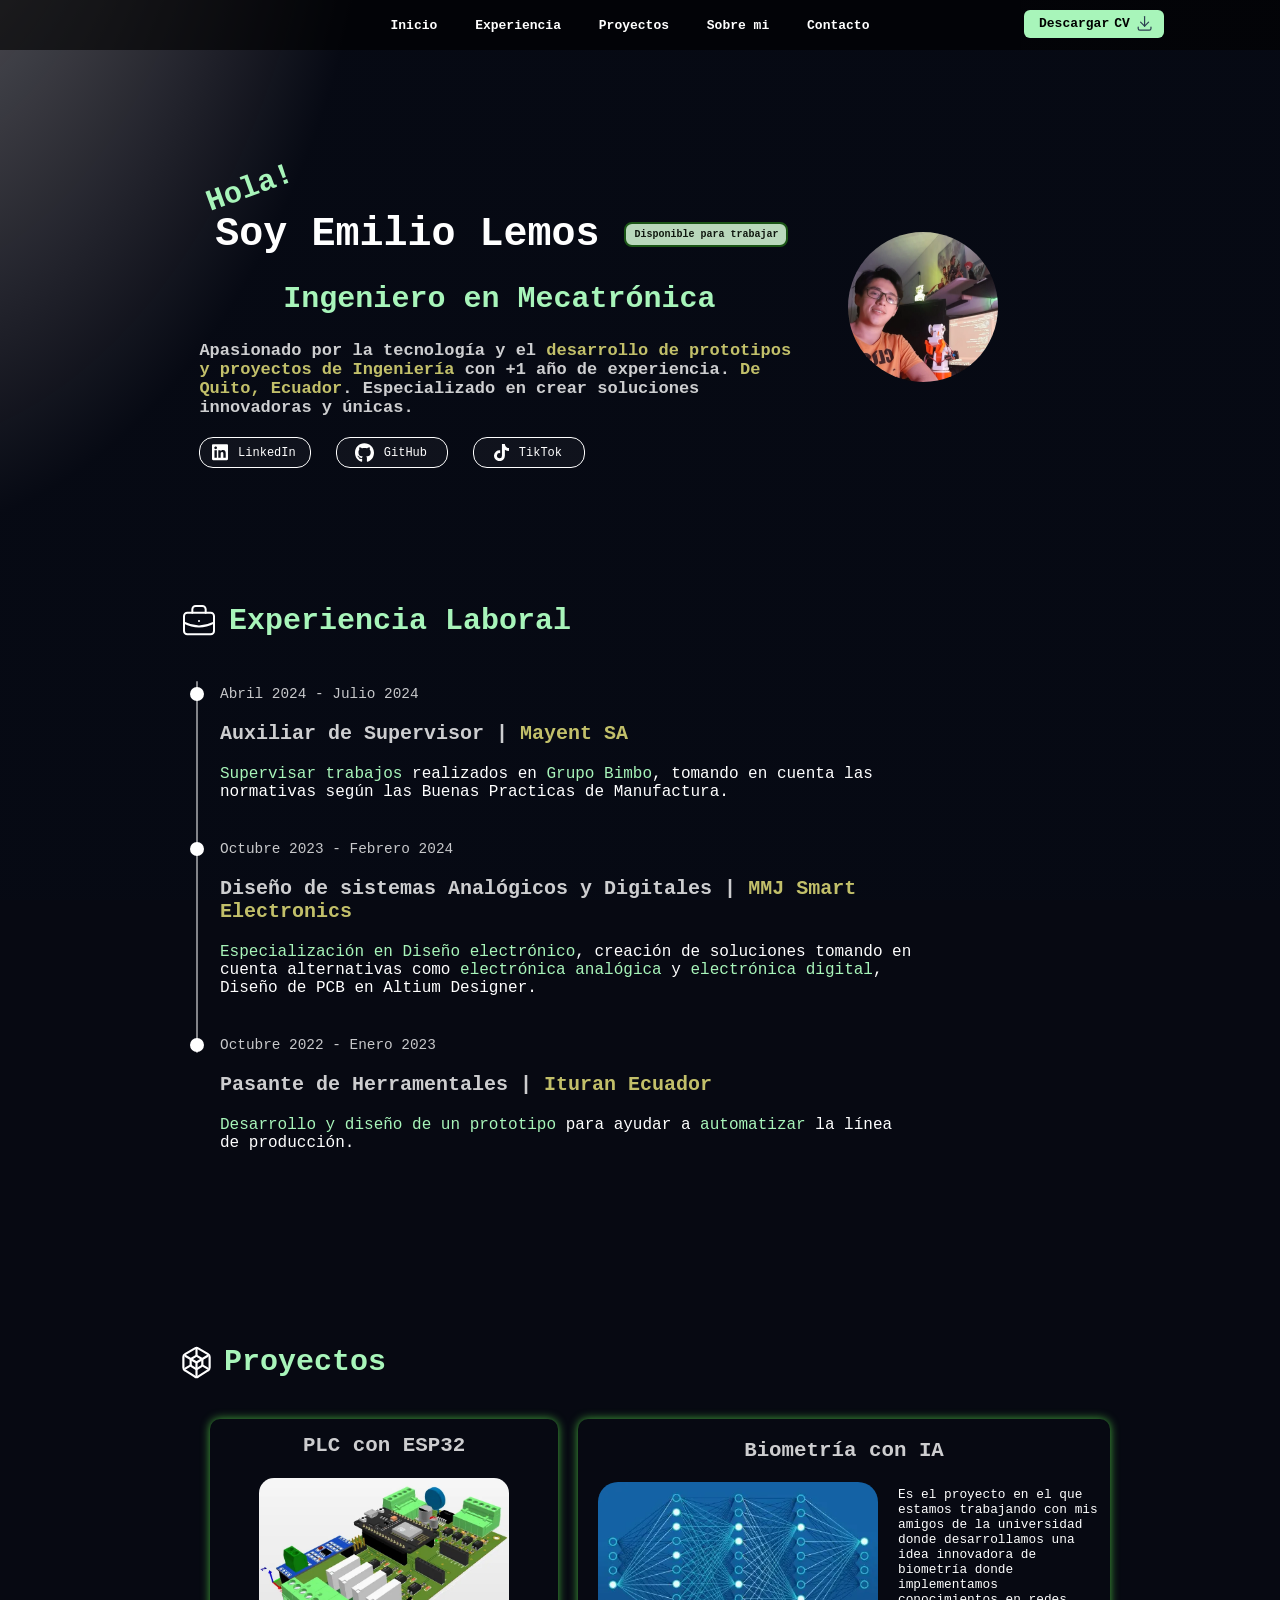
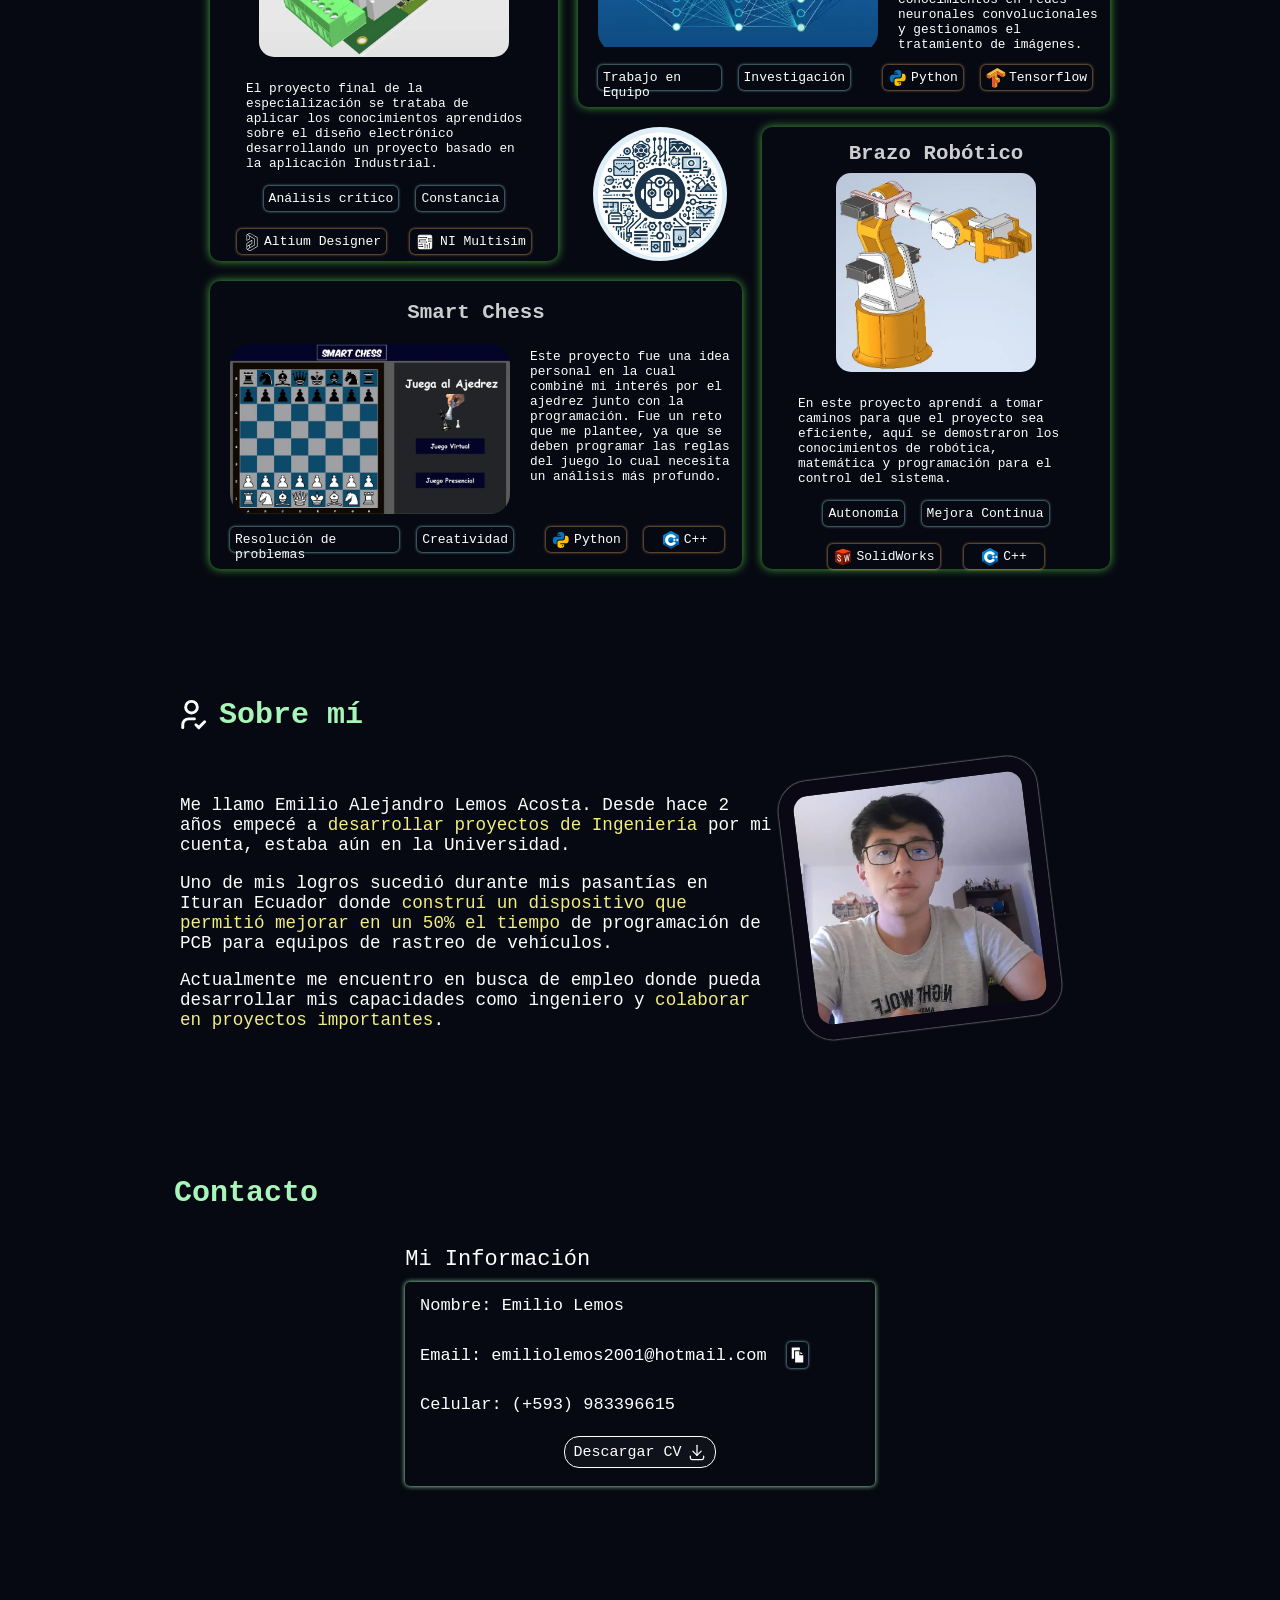
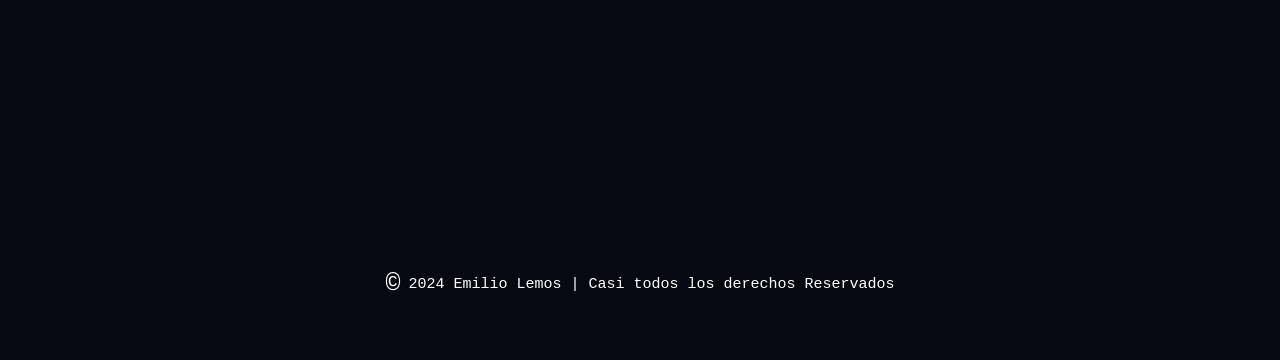
==== commit b697d1ad: "Change: Forma de linea temporal Experiencia" ====
--- a/index.html
+++ b/index.html
@@ -157,7 +157,7 @@
                 </div>
                 <ol class="timeline">
                     <li class="timeline-item">
-                        <div class="timeline-dot"></div>
+                        <div class="timeline-dot" id="puntoA"></div>
                         <div class="timeline-line"></div>
                         <time class="timeline-date">Abril 2024 - Julio 2024</time>
                         <h3 class="timeline-title">
@@ -176,7 +176,6 @@
                     </li>
                     <li class="timeline-item">
                         <div class="timeline-dot"></div>
-                        <div class="timeline-line-2"></div>
                         <time class="timeline-date">Octubre 2023 - Febrero 2024</time>
                         <h3 class="timeline-title">
                             <span class="ocupacion">Diseño de sistemas Analógicos y Digitales</span> 
@@ -189,8 +188,8 @@
                         </p>
                     </li>
                     <li class="timeline-item">
-                        <div class="timeline-dot"></div>
                         <time class="timeline-date">Octubre 2022 - Enero 2023</time>
+                        <div class="timeline-dot" id="puntoB"></div>
                         <h3 class="timeline-title">
                             <span class="ocupacion">Pasante de Herramentales</span> 
                             <span class="separador">|</span> 
--- a/index.css
+++ b/index.css
@@ -229,25 +229,16 @@
   background-color: rgb(255, 255, 255);
   border-radius: 50%;
   border: 2px solid white;
+  z-index: 1;
 }
 
 .timeline-line{
   position: absolute;
-  top: 27px;
+  top: -5px;
   left: -4px;
   background-color: rgba(255, 255, 255, 0.5);
-  width: 3px;
-  height: 120px;
-  border-radius: 2px;
-}
-
-.timeline-line-2{
-  position: absolute;
-  top: 27px;
-  left: -4px;
-  background-color: rgba(255, 255, 255, 0.5);
-  width: 3px;
-  height: 165px;
+  width: 2px;
+  height: 323%;
   border-radius: 2px;
 }
 
@@ -684,20 +675,16 @@
     margin: 40px 35px 40px 60px;
   }
 
-  .timeline-line{
-    height: 13vh;
-  }
-
-  .timeline-line-2{
-    height: 16.5vh;
-  }
-
   .separador{
     display: none;
   }
 
   .timeline-date{
     font-size: 11px;
+  }
+
+  .timeline-line{
+    height: 302%;
   }
 
   .timeline-title{
@@ -958,10 +945,22 @@
   }
 
   .piedePagina{
-    font-size: 12px;
+    font-size: 10px;
   }
 
   .piedePagina > span{
-    font-size: 18px;
-  }
-}
+    font-size: 15px;
+  }
+}
+
+@media (max-width: 430px){
+  .timeline-line{
+    height: 315%;
+  }
+}
+
+@media (max-width: 425px){
+  .timeline-line{
+    height: 330%;
+  }
+}
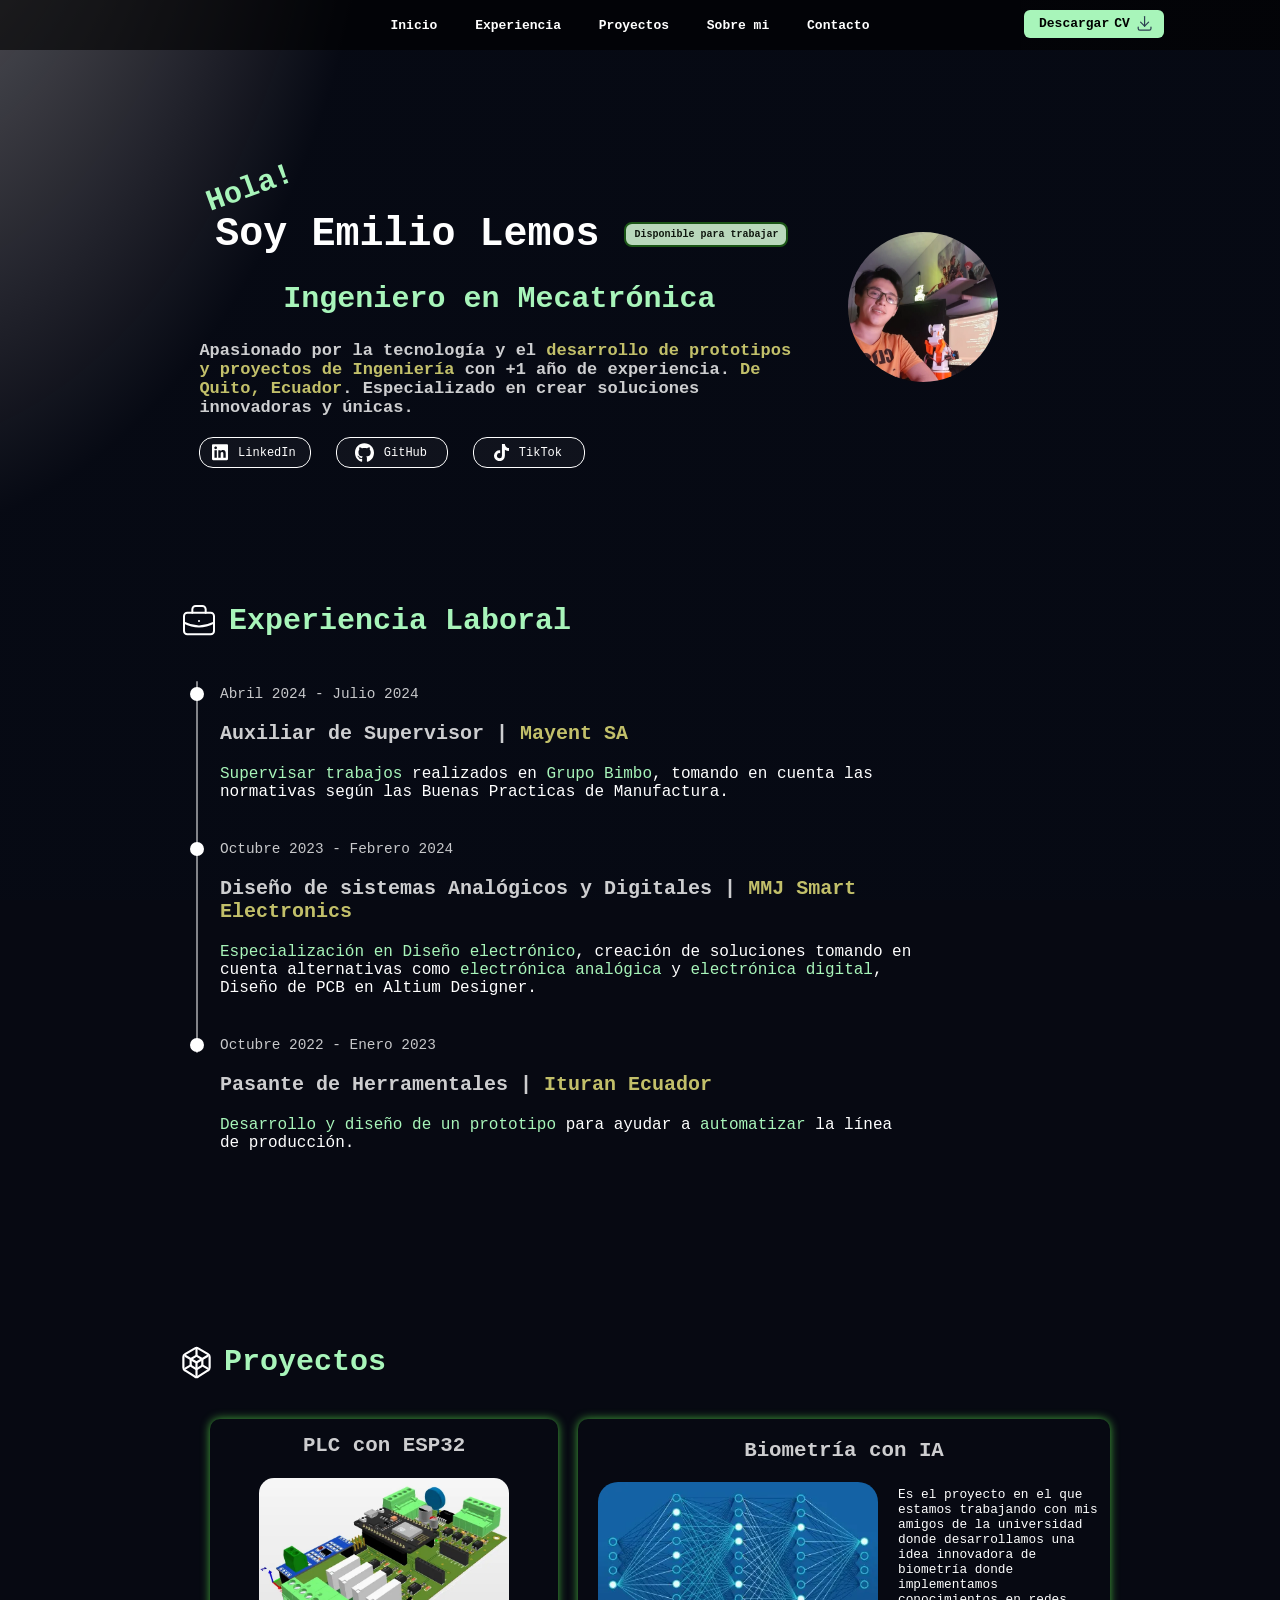
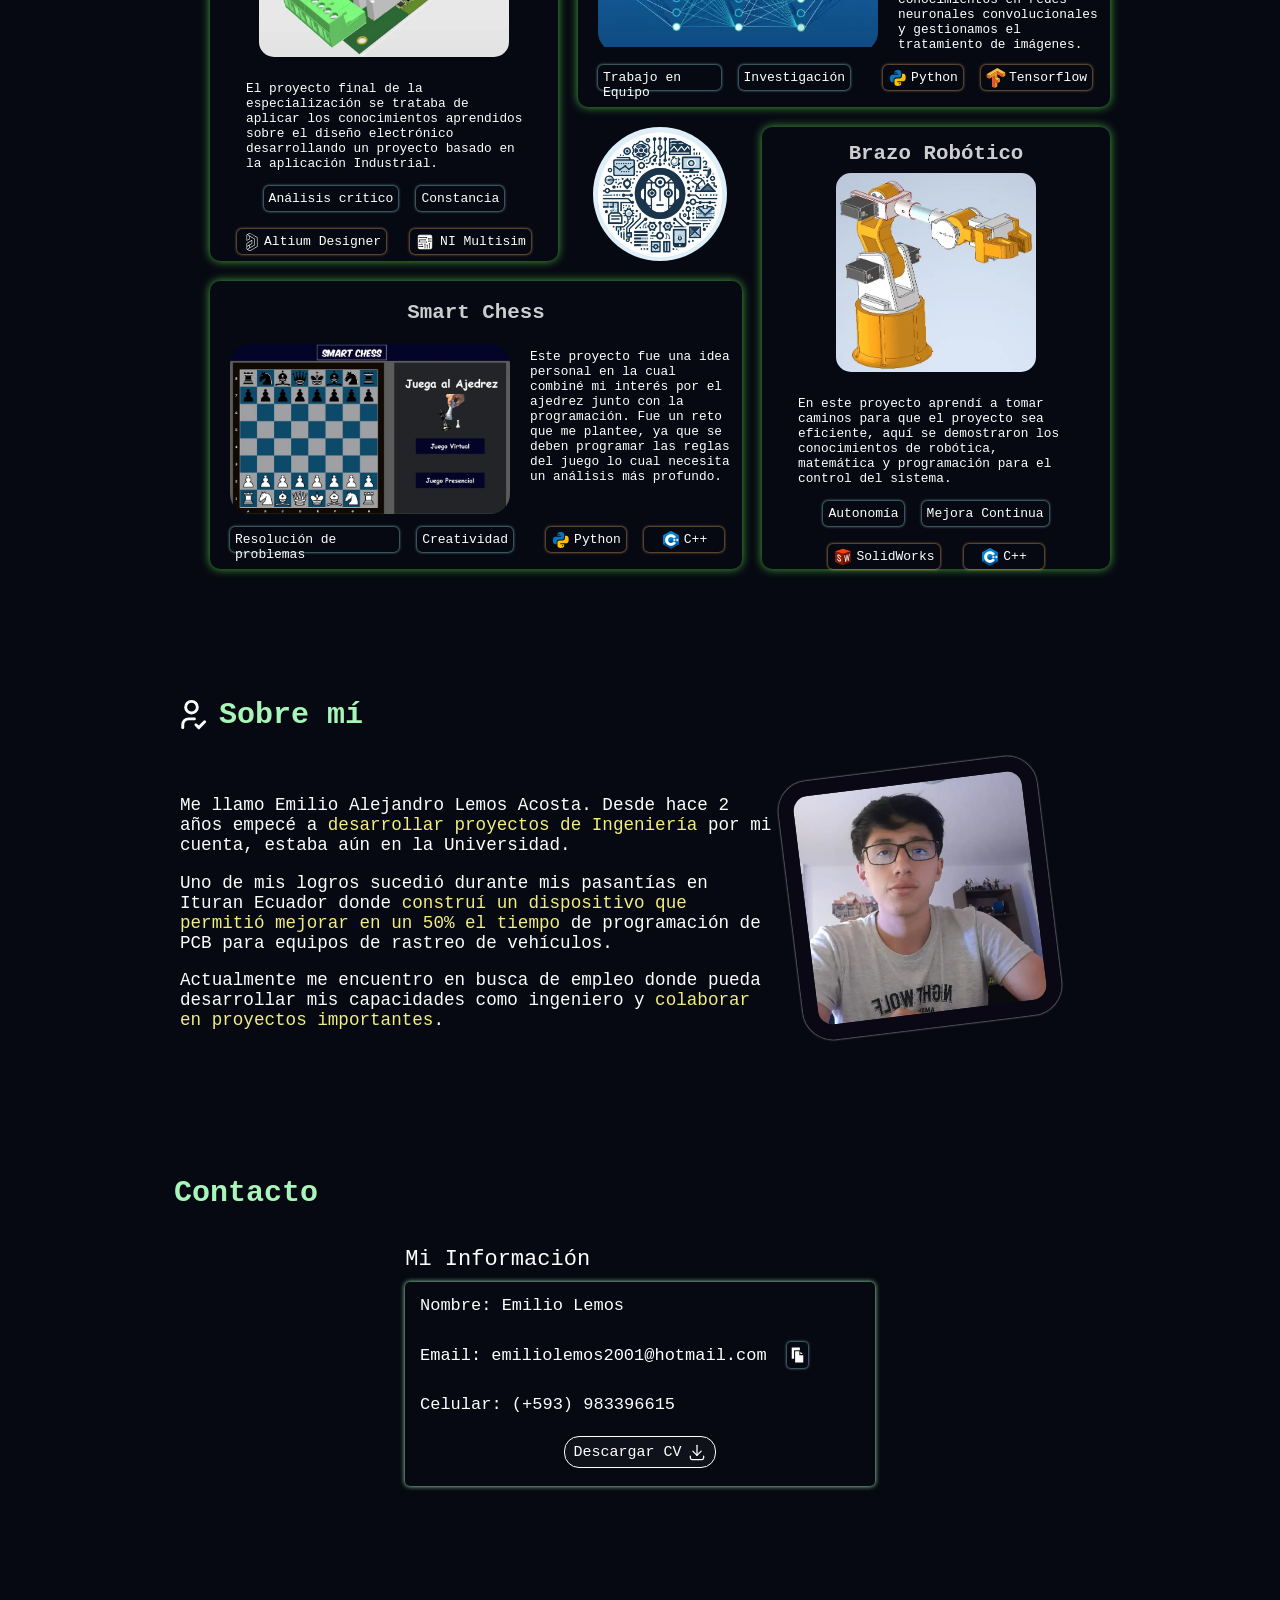
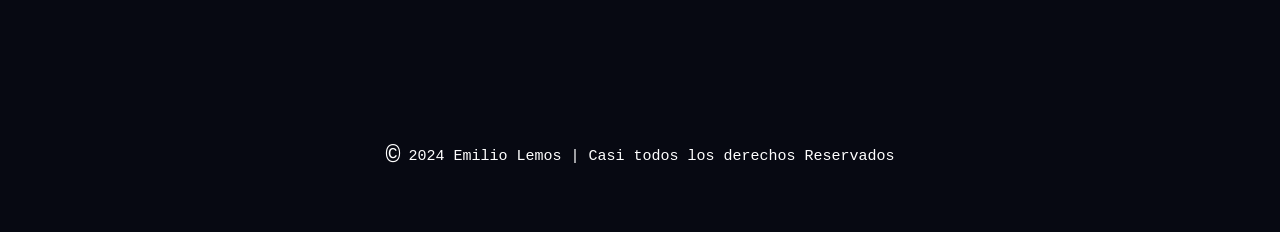
==== commit f36a7f77: "Upgrade: CV" ====
--- a/index.html
+++ b/index.html
@@ -33,7 +33,7 @@
                 <a class= "nav-principal" href="#projects">Proyectos</a>
                 <a class= "nav-principal" href="#sobre-mi">Sobre mi</a>
                 <a class= "nav-principal" href="#contact">Contacto</a>
-                <a class= "download-cv" href="../EmilioLemos_CV_ATS.pdf" download="EmilioLemos_CV_ATS.pdf">
+                <a class= "download-cv" href="../EmilioLemos_CV.pdf" download="EmilioLemos_CV.pdf">
                     <span class="txt-descargar" style="margin-right: 5px;">Descargar</span>CV
                     <svg id="download-icon" xmlns="http://www.w3.org/2000/svg" class="icon icon-tabler icon-tabler-download" width="20" height="20" viewBox="0 0 24 24" stroke-width="1.5" stroke="#2c3e50" fill="none" stroke-linecap="round" stroke-linejoin="round">
                         <path stroke="none" d="M0 0h24v24H0z" fill="none"/>
--- a/index.css
+++ b/index.css
@@ -575,7 +575,7 @@
   display: flex;
   align-items: center;
   text-align: center;
-  margin: 30vw 0 3vw 0;
+  margin: 20vw 0 3vw 0;
   font-size: 15px;
 }
 
@@ -921,7 +921,7 @@
     width: 80%;
     margin: 30px 0 0 0;
   }
-
+ 
   .contenedor-sobre-mi > p{
     font-size: 13px;
     width: 100%;
@@ -931,17 +931,21 @@
     width: 40vw;
   }
 
-  .InfoPersonal > legend{
+ .InfoPersonal > legend{
     font-size: 18px;
     left: 5px;
   }
 
   .copy-email{
-    font-size: 16px;
+    font-size: 13px;
   }
 
   .Label-form{
-    font-size: 16px;
+    font-size: 13px;
+  }
+
+  .download-cv-2{
+    font-size: 12px;
   }
 
   .piedePagina{
@@ -961,6 +965,6 @@
 
 @media (max-width: 425px){
   .timeline-line{
-    height: 330%;
-  }
-}
+    height: 305%;
+  }
+}
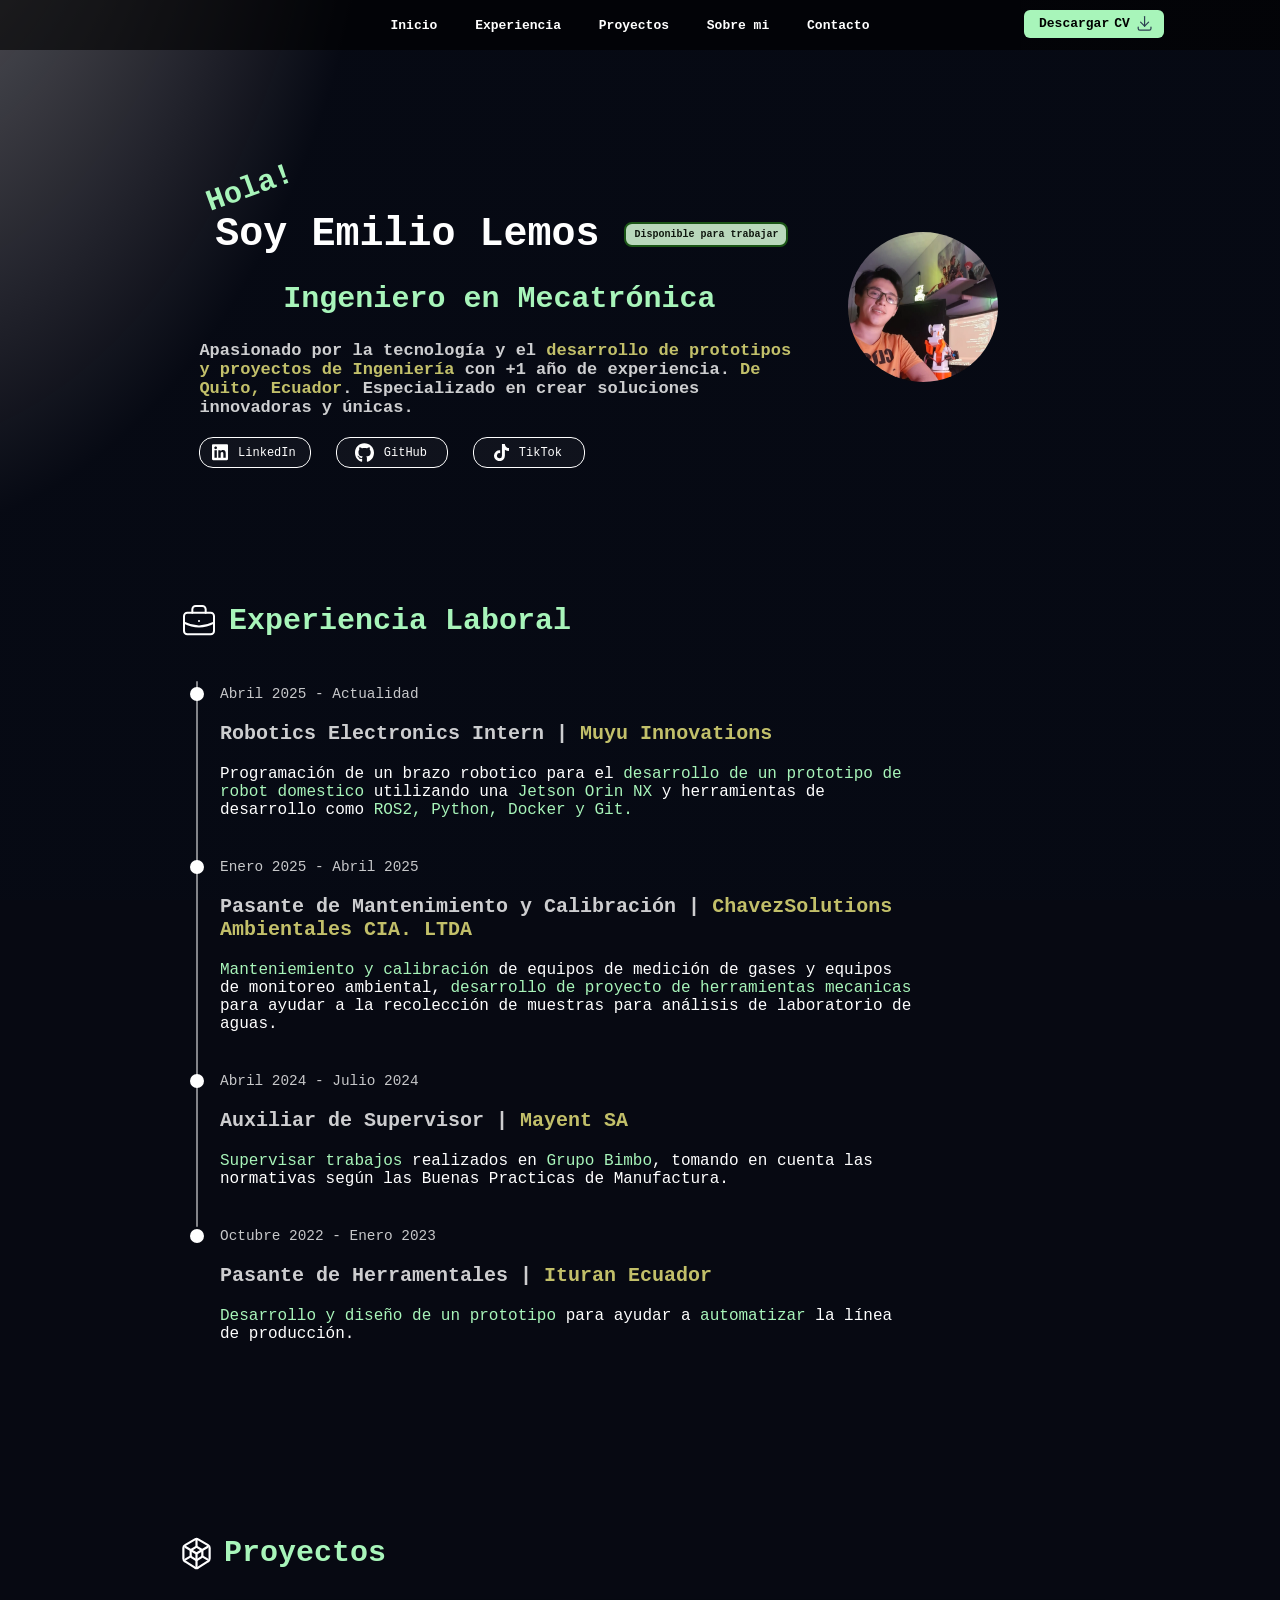
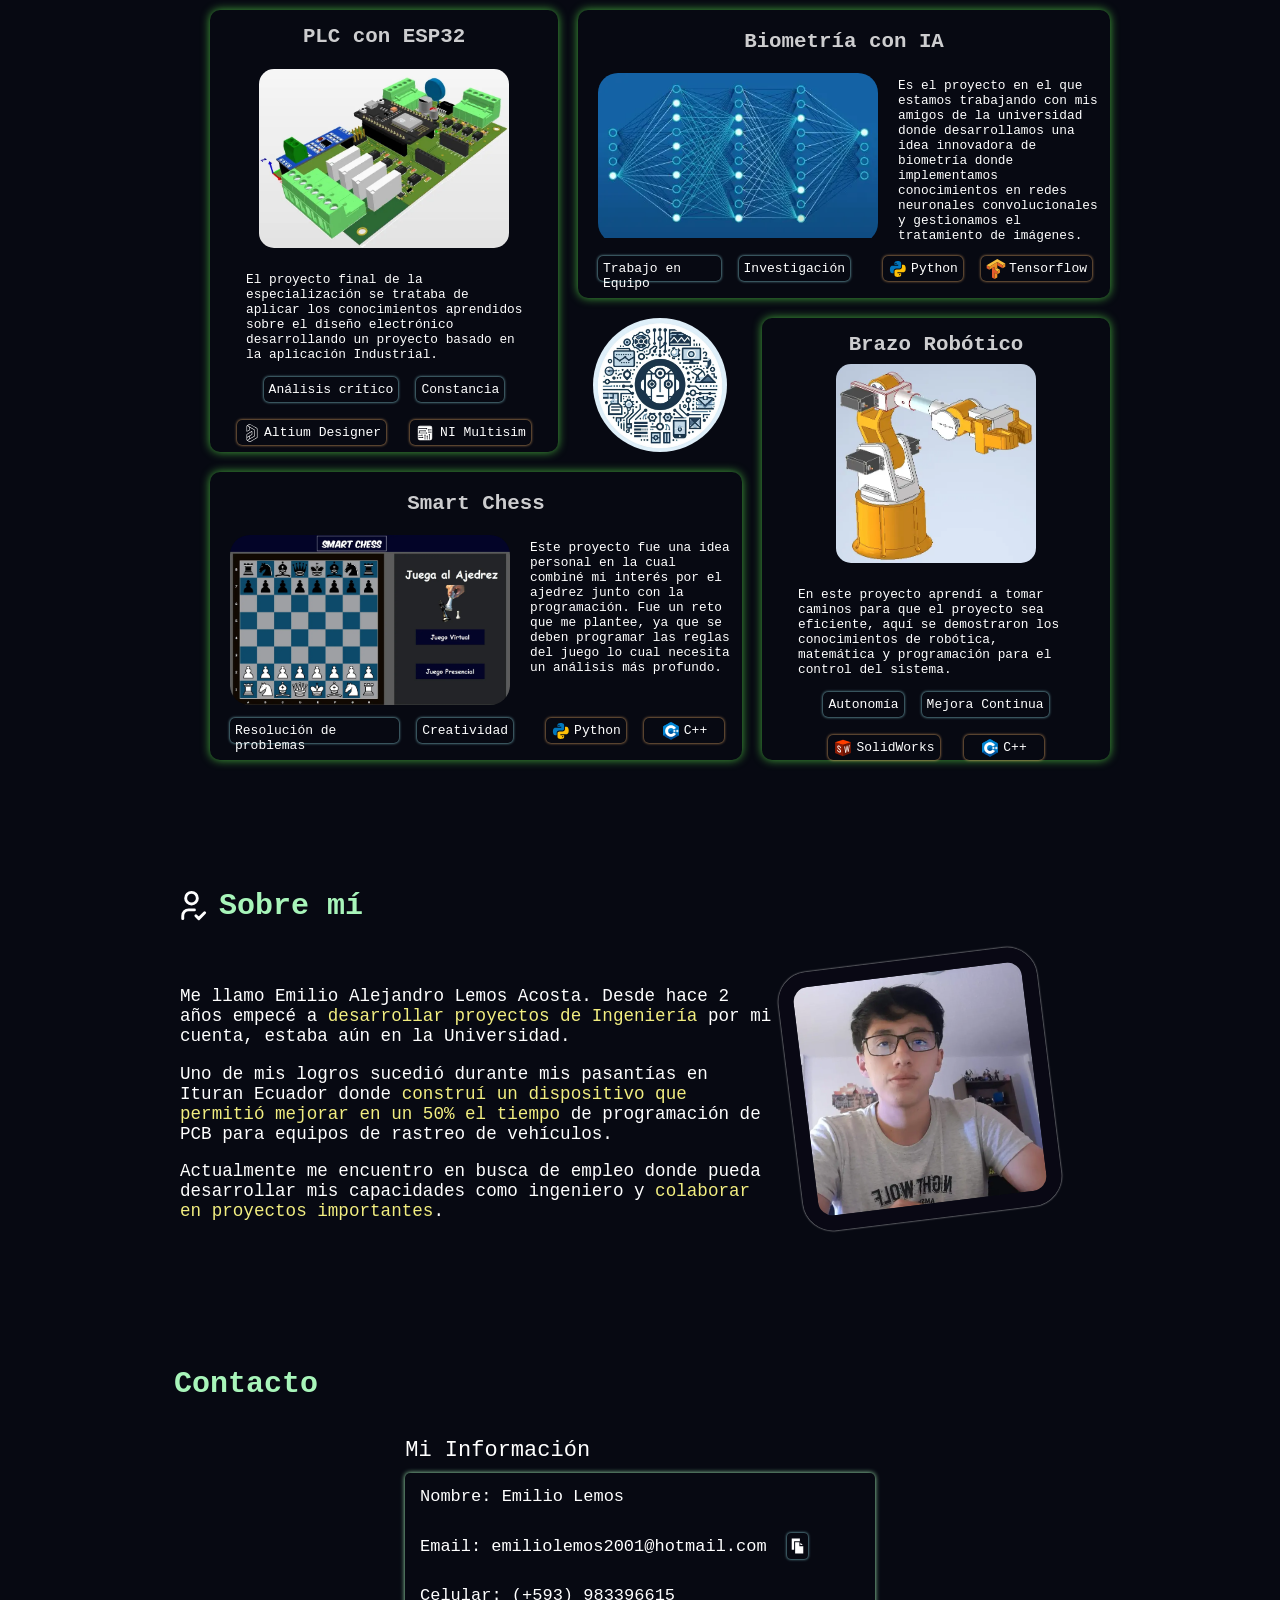
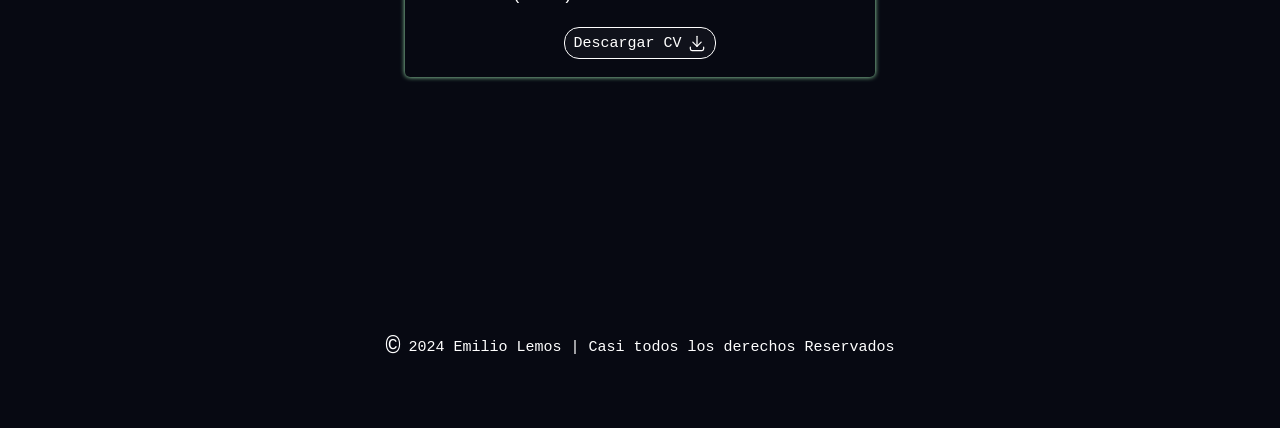
==== commit 4bf4698e: "Update: Updating new experience" ====
--- a/index.html
+++ b/index.html
@@ -159,6 +159,44 @@
                     <li class="timeline-item">
                         <div class="timeline-dot" id="puntoA"></div>
                         <div class="timeline-line"></div>
+                        <time class="timeline-date">Abril 2025 - Actualidad</time>
+                        <h3 class="timeline-title">
+                            <span class="ocupacion">Robotics Electronics Intern</span> 
+                            <span class="separador">|</span> 
+                            <span class="nombre-empresa">Muyu Innovations</span>
+                        </h3>
+                        <p class="descripcion-timeline">
+                            Programación de un brazo robotico para el
+                            <span style="color: #a8f5ba;">
+                                desarrollo de un prototipo de robot domestico
+                            </span> utilizando una 
+                            <span style="color: #a8f5ba;">
+                                Jetson Orin NX
+                            </span> y herramientas de desarrollo como 
+                            <span style="color: #a8f5ba;">
+                                ROS2, Python, Docker y Git.
+                            </span>
+                        </p>
+                    </li>
+                    <li class="timeline-item">
+                        <div class="timeline-dot"></div>
+                        <time class="timeline-date">Enero 2025 - Abril 2025</time>
+                        <h3 class="timeline-title">
+                            <span class="ocupacion">Pasante de Mantenimiento y Calibración</span> 
+                            <span class="separador">|</span> 
+                            <span class="nombre-empresa">ChavezSolutions Ambientales CIA. LTDA</span>
+                        </h3>
+                        <p class="descripcion-timeline">
+                            <span style="color: #a8f5ba;">
+                                Manteniemiento y calibración
+                            </span> de equipos de medición de gases y equipos de monitoreo ambiental,
+                            <span style="color: #a8f5ba;">
+                                desarrollo de proyecto de herramientas mecanicas
+                            </span> para ayudar a la recolección de muestras para análisis de laboratorio de aguas.
+                        </p>
+                    </li>
+                    <li class="timeline-item">
+                        <div class="timeline-dot"></div>
                         <time class="timeline-date">Abril 2024 - Julio 2024</time>
                         <h3 class="timeline-title">
                             <span class="ocupacion">Auxiliar de Supervisor</span> 
@@ -172,19 +210,6 @@
                             <span style="color: #a8f5ba;">
                                 Grupo Bimbo</span>,
                             tomando en cuenta las normativas según las Buenas Practicas de Manufactura.
-                        </p>
-                    </li>
-                    <li class="timeline-item">
-                        <div class="timeline-dot"></div>
-                        <time class="timeline-date">Octubre 2023 - Febrero 2024</time>
-                        <h3 class="timeline-title">
-                            <span class="ocupacion">Diseño de sistemas Analógicos y Digitales</span> 
-                            <span class="separador">|</span> 
-                            <span class="nombre-empresa">MMJ Smart Electronics</span>
-                        </h3>
-                        <p class="descripcion-timeline">
-                            <span style="color: #a8f5ba;">Especialización en Diseño electrónico</span>, creación de soluciones tomando en cuenta
-                            alternativas como <span style="color: #a8f5ba;">electrónica analógica</span> y <span style="color: #a8f5ba;">electrónica digital</span>, Diseño de PCB en Altium Designer.
                         </p>
                     </li>
                     <li class="timeline-item">
--- a/index.css
+++ b/index.css
@@ -238,7 +238,7 @@
   left: -4px;
   background-color: rgba(255, 255, 255, 0.5);
   width: 2px;
-  height: 323%;
+  height: 410%;
   border-radius: 2px;
 }
 
@@ -593,6 +593,10 @@
     width: 100%;
   }
 
+  .timeline-line{
+    height: 410%;
+  }
+
   .grid-Projects{
     margin-left: 15px;
   }
@@ -684,7 +688,7 @@
   }
 
   .timeline-line{
-    height: 302%;
+    height: 438%;
   }
 
   .timeline-title{
@@ -957,14 +961,8 @@
   }
 }
 
-@media (max-width: 430px){
-  .timeline-line{
-    height: 315%;
-  }
-}
-
 @media (max-width: 425px){
   .timeline-line{
-    height: 305%;
-  }
-}
+    height: 448%;
+  }
+}
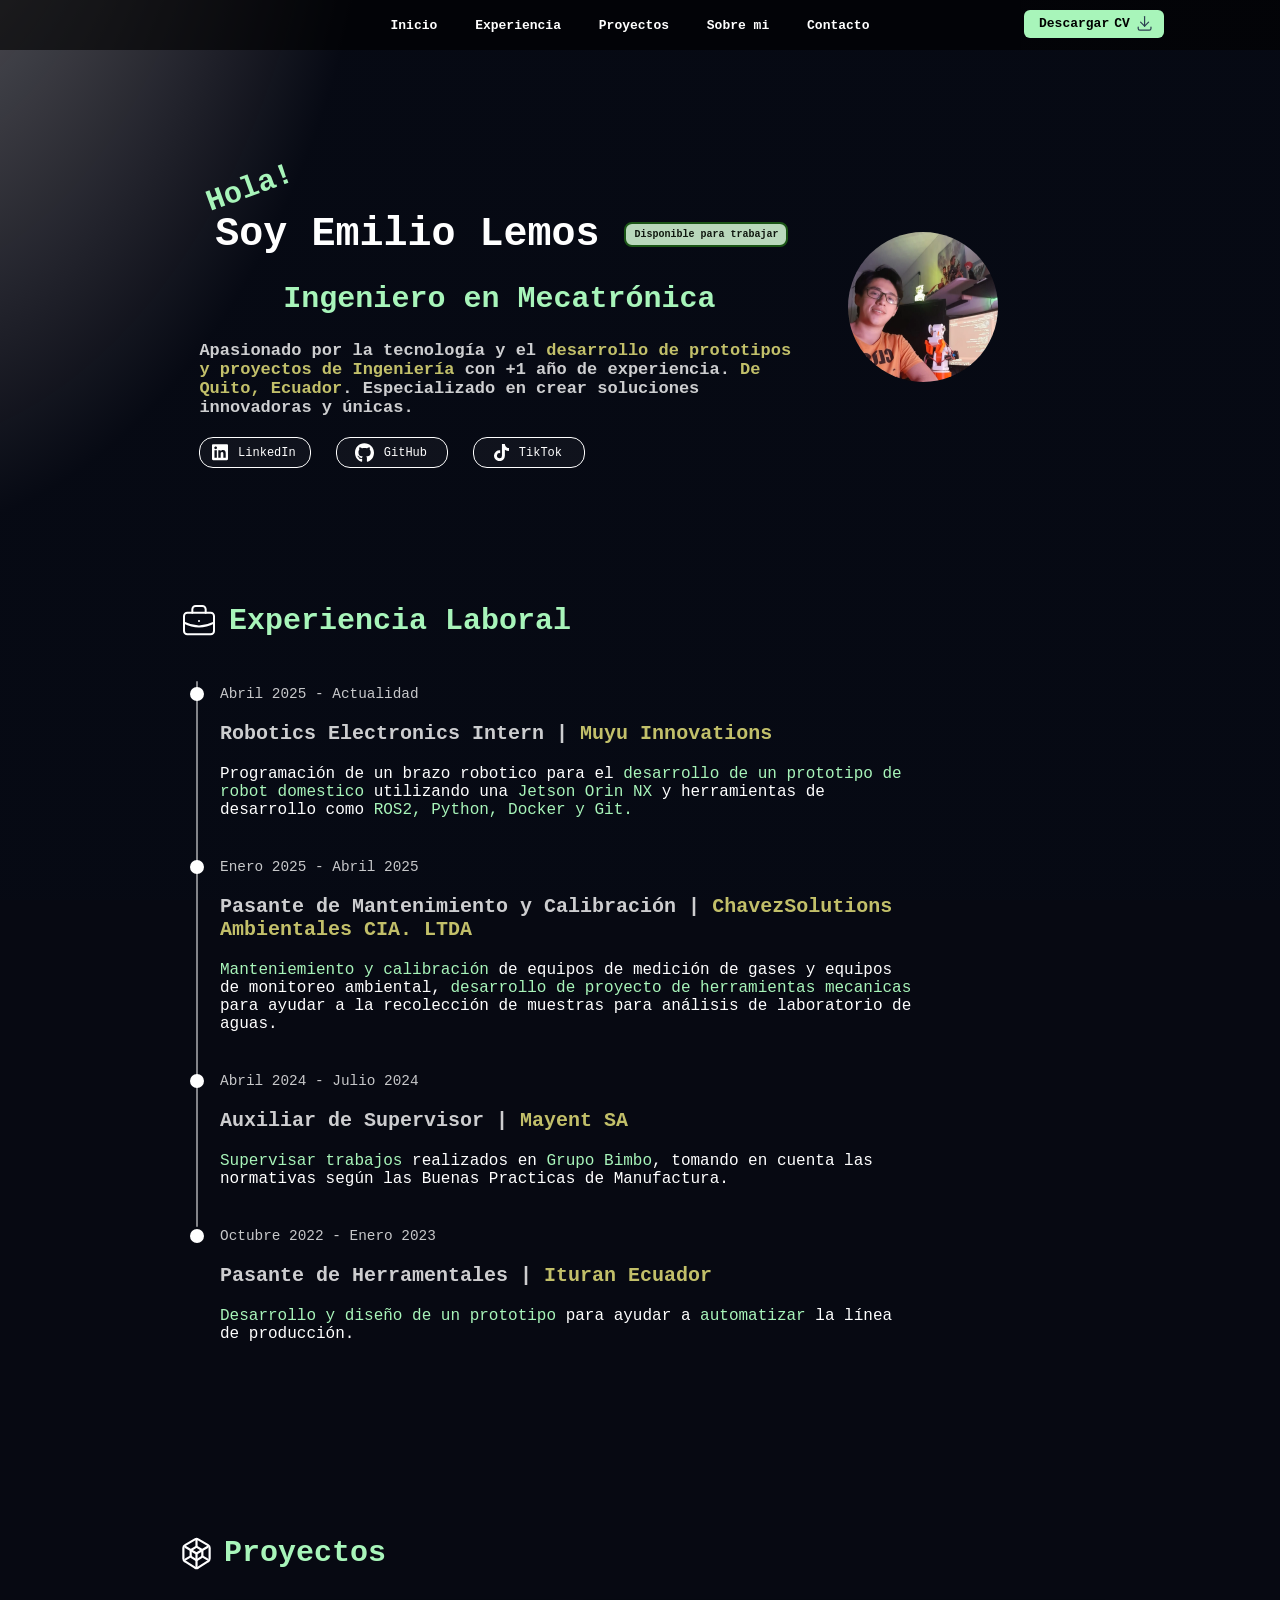
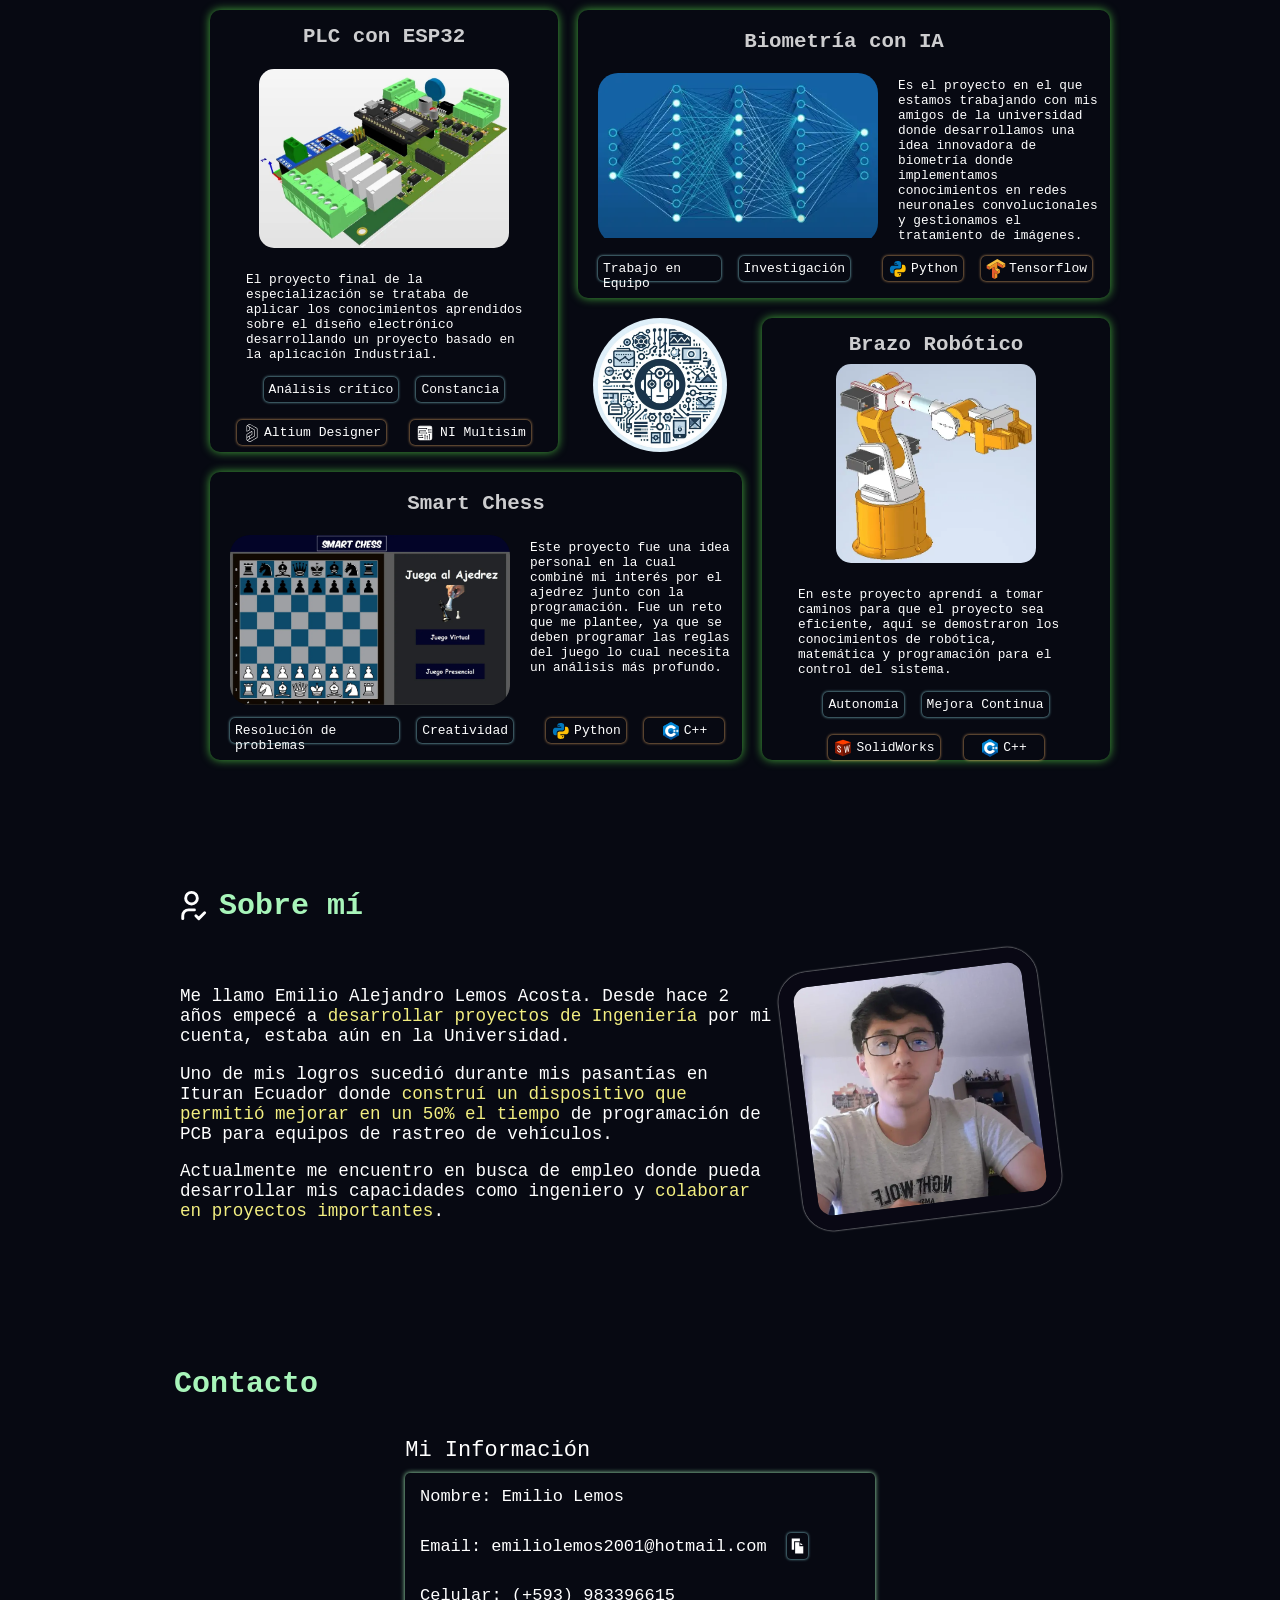
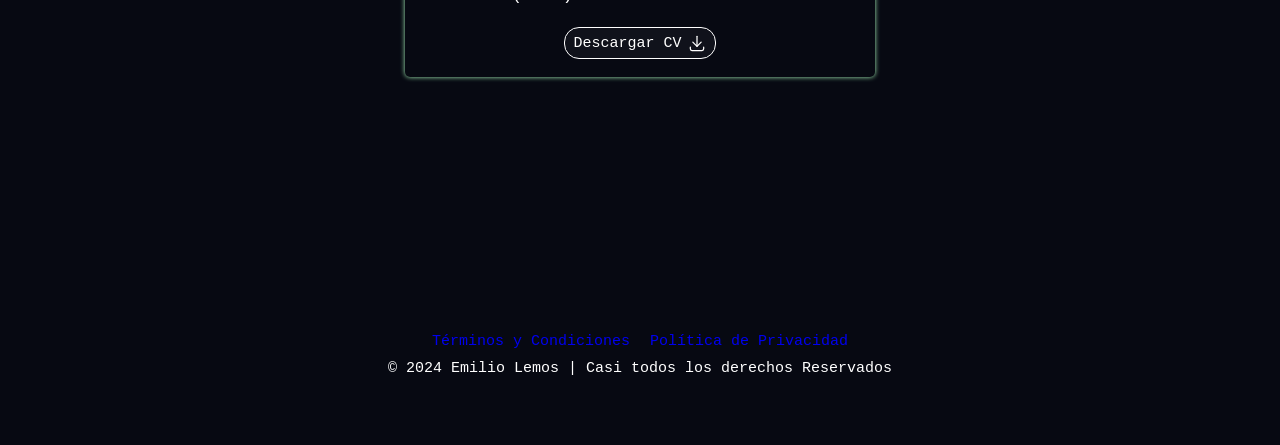
==== commit e7c77228: "Adding the private and terms and conditions documents" ====
--- a/index.html
+++ b/index.html
@@ -33,7 +33,7 @@
                 <a class= "nav-principal" href="#projects">Proyectos</a>
                 <a class= "nav-principal" href="#sobre-mi">Sobre mi</a>
                 <a class= "nav-principal" href="#contact">Contacto</a>
-                <a class= "download-cv" href="../EmilioLemos_CV.pdf" download="EmilioLemos_CV.pdf">
+                <a class= "download-cv" href="../EMILIO LEMOS ACOSTA - CV.pdf" download="EMILIO LEMOS ACOSTA - CV.pdf">
                     <span class="txt-descargar" style="margin-right: 5px;">Descargar</span>CV
                     <svg id="download-icon" xmlns="http://www.w3.org/2000/svg" class="icon icon-tabler icon-tabler-download" width="20" height="20" viewBox="0 0 24 24" stroke-width="1.5" stroke="#2c3e50" fill="none" stroke-linecap="round" stroke-linejoin="round">
                         <path stroke="none" d="M0 0h24v24H0z" fill="none"/>
@@ -628,7 +628,7 @@
                             </span>
                         </p>
                         <div class="container-download">
-                            <a class="download-cv-2" href="../EmilioLemos_CV_ATS.pdf" download="EmilioLemos_CV_ATS.pdf">
+                            <a class="download-cv-2" href="../EMILIO LEMOS ACOSTA - CV.pdf" download="EMILIO LEMOS ACOSTA - CV.pdf">
                                 Descargar CV
                                 <svg xmlns="http://www.w3.org/2000/svg" class="icon icon-tabler icon-tabler-download" width="20" height="20" viewBox="0 0 24 24" stroke-width="1.5" stroke="#fff" fill="none" stroke-linecap="round" stroke-linejoin="round"
                                 style="padding: 0; padding-left: 5px;">
@@ -644,8 +644,14 @@
             </section>
         </main>
         <footer class="piedePagina">
-            <span>©</span>
-            2024 Emilio Lemos | Casi todos los derechos Reservados
+            <div class="footer-links">
+                <a href="./terminos.html">Términos y Condiciones</a>
+                <a href="./privacidad.html">Política de Privacidad</a>
+            </div>
+            <div>
+                <span>©</span>
+                2024 Emilio Lemos | Casi todos los derechos Reservados
+            </div>
         </footer>
     </body>
 </html>
--- a/index.css
+++ b/index.css
@@ -573,11 +573,20 @@
 
 .piedePagina{
   display: flex;
+  flex-direction: column;
   align-items: center;
   text-align: center;
   margin: 20vw 0 3vw 0;
   font-size: 15px;
 }
+
+.footer-links {
+  display: flex;
+  gap: 20px;
+  margin-bottom: 10px;
+  color: #fff;
+}
+
 
 .piedePagina > span{
   font-size: 25px;
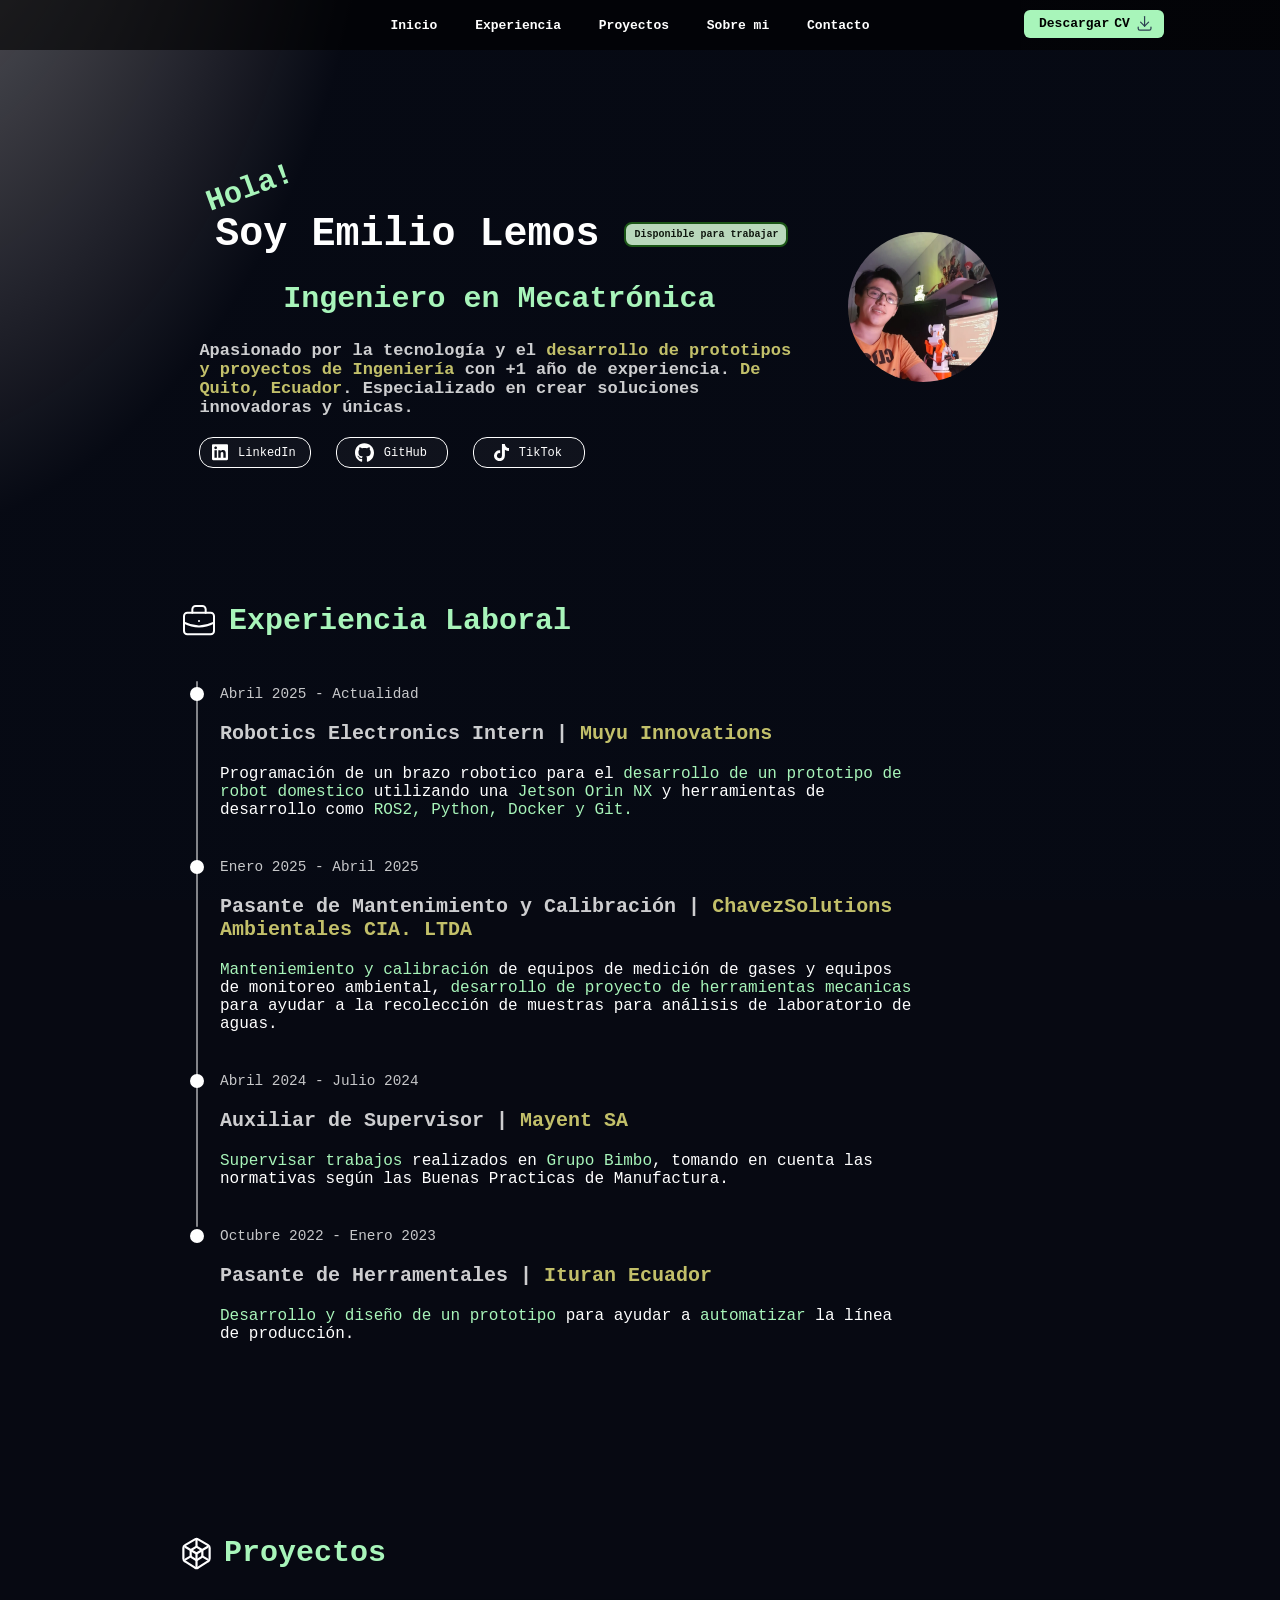
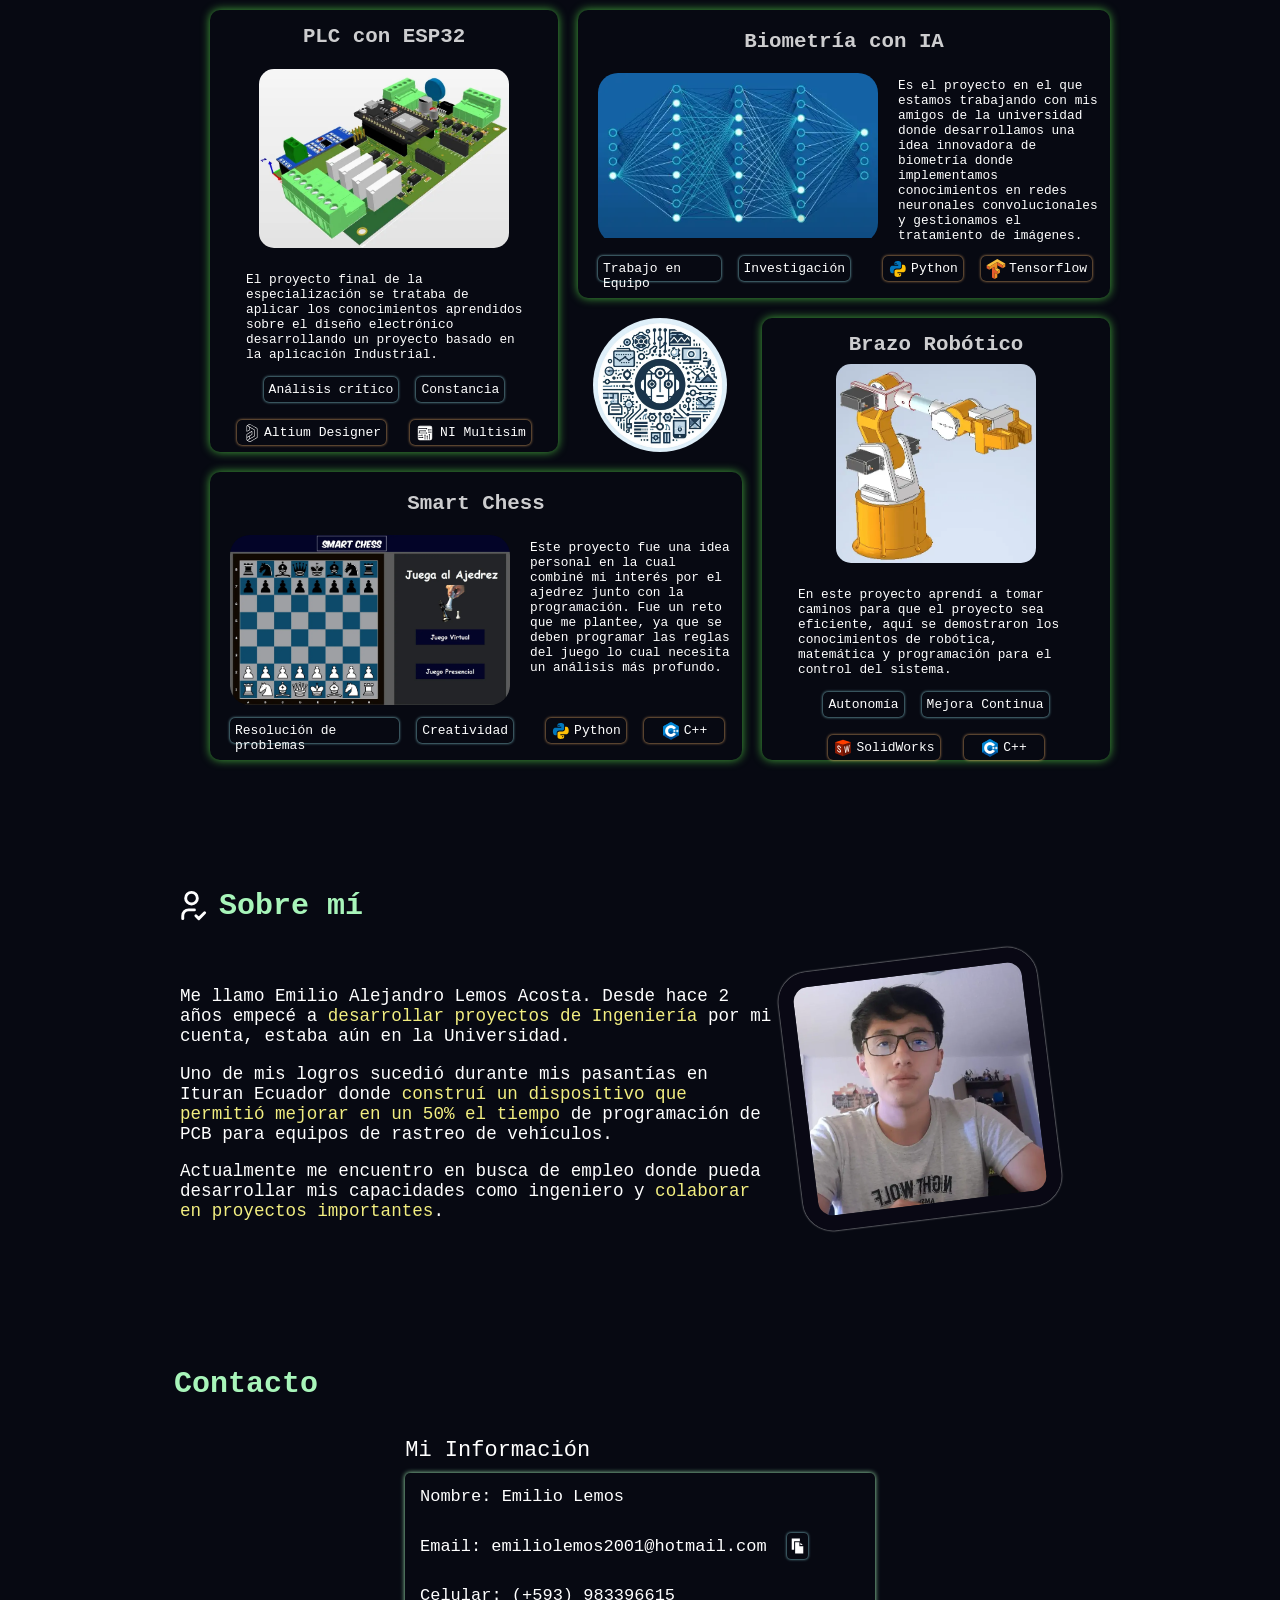
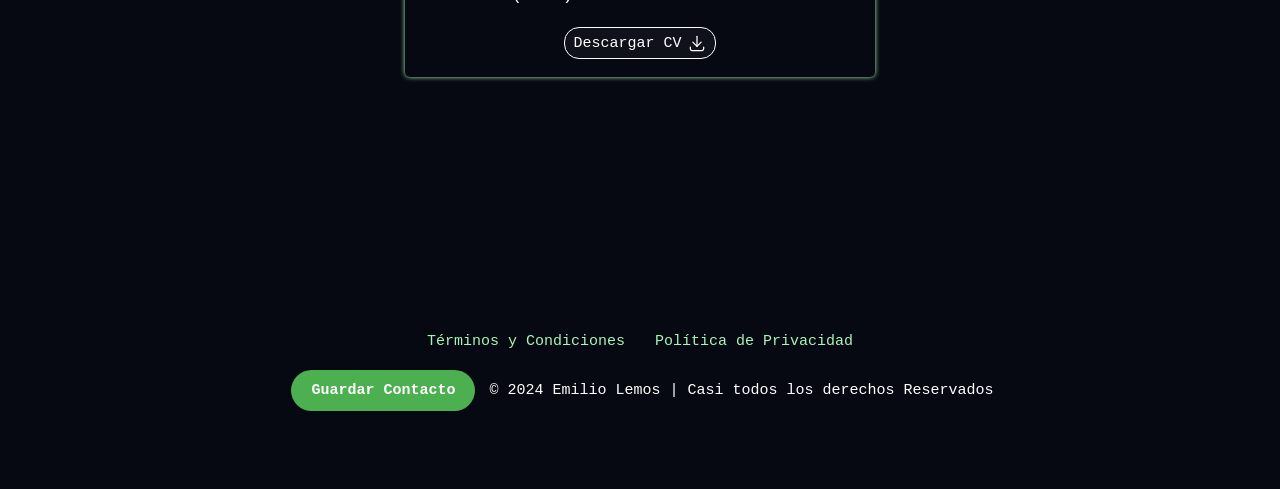
==== commit 07ee0182: "Añadir btn de contacto" ====
--- a/index.html
+++ b/index.html
@@ -649,6 +649,7 @@
                 <a href="./privacidad.html">Política de Privacidad</a>
             </div>
             <div>
+                <a href="contacto.vcf" class="btn-contacto">Guardar Contacto</a>
                 <span>©</span>
                 2024 Emilio Lemos | Casi todos los derechos Reservados
             </div>
--- a/index.css
+++ b/index.css
@@ -587,10 +587,73 @@
   color: #fff;
 }
 
-
 .piedePagina > span{
   font-size: 25px;
   margin-right: 8px;
+}
+
+.footer {
+    margin-top: 60px;
+    padding: 30px 20px;
+    text-align: center;
+    border-top: 1px solid rgba(255,255,255,0.1);
+}
+
+.footer-links {
+    display: flex;
+    justify-content: center;
+    gap: 30px;
+    flex-wrap: wrap;
+}
+
+.footer-links a {
+    color: #a8f5ba;
+    text-decoration: none;
+    transition: 0.3s;
+}
+
+.footer-links a:hover {
+    color: #fff;
+}
+
+.legal-page {
+    max-width: 900px;
+    margin: 120px auto 60px auto;
+    padding: 0 20px;
+    color: white;
+    line-height: 1.8;
+}
+
+.legal-page h1 {
+    color: #a8f5ba;
+    margin-bottom: 10px;
+}
+
+.legal-page h2 {
+    margin-top: 30px;
+    color: #a8f5ba;
+}
+
+.volver {
+    display: inline-block;
+    margin-top: 40px;
+    color: #a8f5ba;
+    text-decoration: none;
+}
+
+.btn-contacto{
+  display: inline-block;
+  background: #4CAF50;
+  color: white;
+  padding: 12px 20px;
+  border-radius: 25px;
+  text-decoration: none;
+  font-weight: bold;
+  margin: 10px 5px;
+}
+
+.btn-contacto:hover {
+  background: #43a047;
 }
 
 @media (max-width: 1024px){
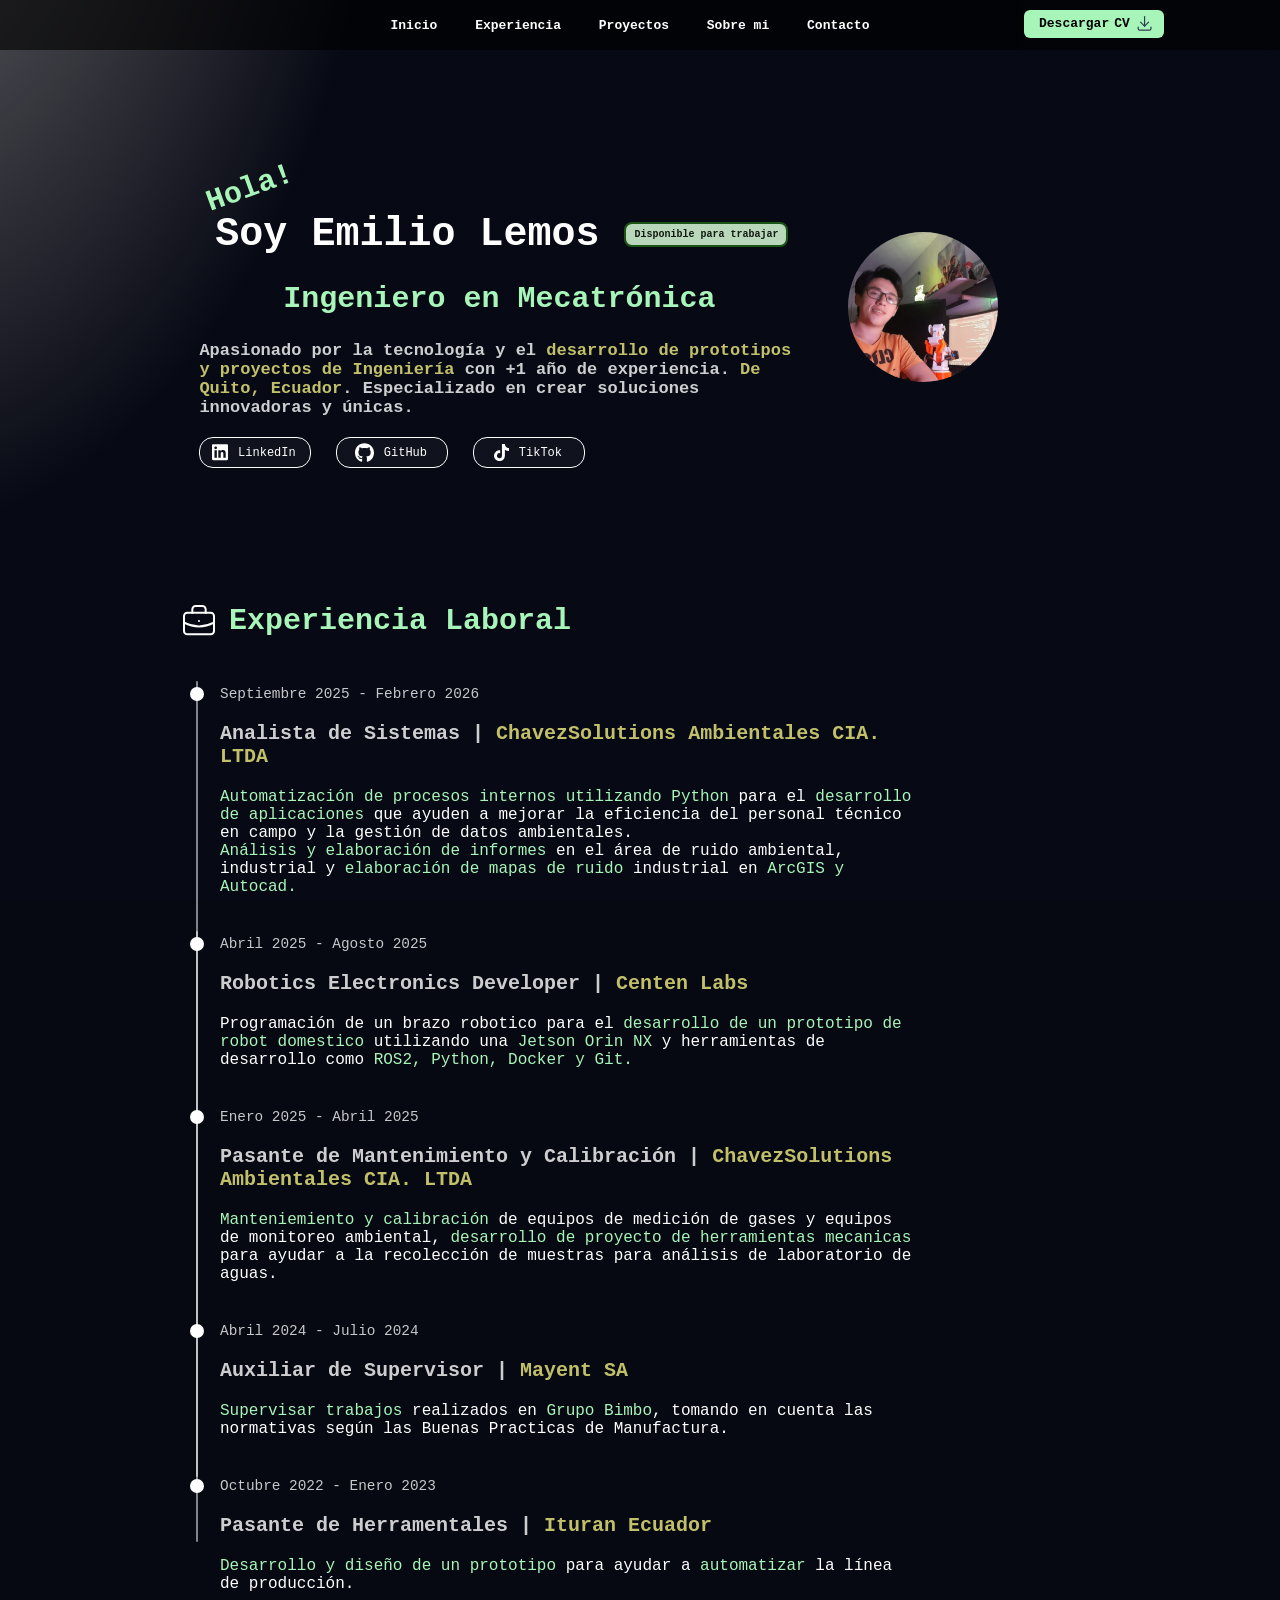
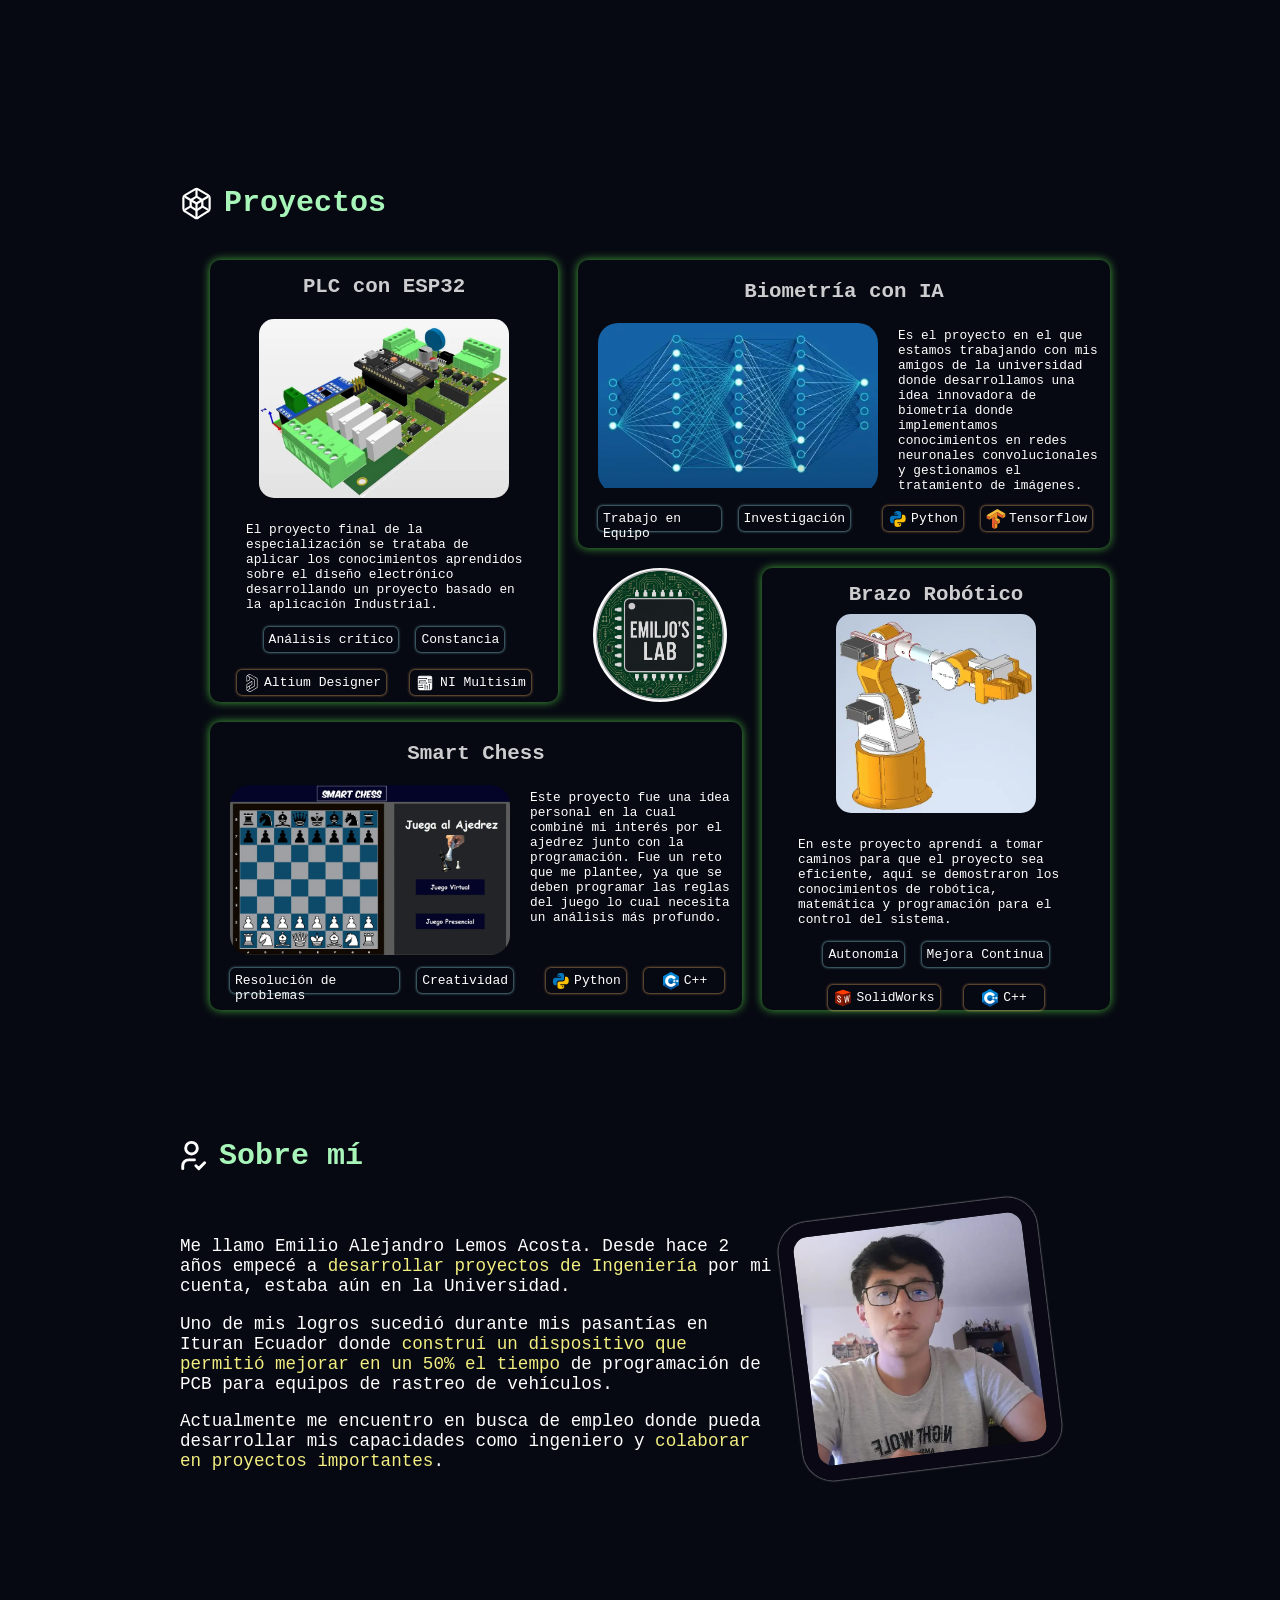
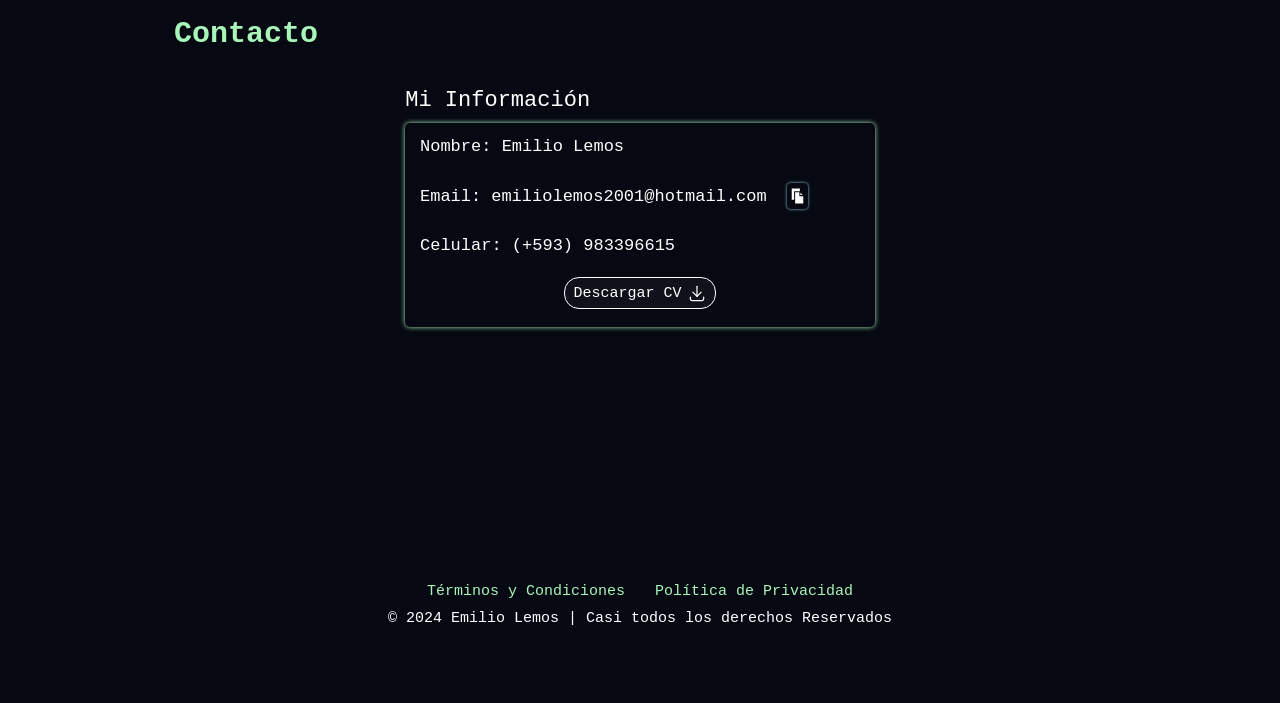
==== commit 35f3affc: "Update: Update laboral experience and new logos" ====
--- a/index.html
+++ b/index.html
@@ -10,7 +10,7 @@
         <!--OPEN GRAPH-->
         <meta property="og:title" content="Portafolio de Emilio Lemos con +1 año de experiencia">
         <meta property="og:description" content="Portafolio de un Ingeniero en Mecatrónica">
-        <meta property="og:image" content="../images/logoMecatronica.webp">
+        <meta property="og:image" content="../images/logo-EmiljosLab.webp">
         <meta property="og:image" content="../images/foto_perfil.webp">
         <meta property="og:image" content="../images/plc_industrial.webp">
         <meta property="og:image" content="../images/SmartChess.webp">
@@ -19,7 +19,7 @@
 
         <meta name="theme-color" content="#050505">
 
-        <link rel="icon" type="image/webp" href="../images/logoMecatronica.webp">
+        <link rel="icon" type="image/webp" href="../images/logo-EmiljosLab.webp">
         <link rel="stylesheet" href="./index.css">
         <script src="./script.js"></script>
 
@@ -159,11 +159,29 @@
                     <li class="timeline-item">
                         <div class="timeline-dot" id="puntoA"></div>
                         <div class="timeline-line"></div>
-                        <time class="timeline-date">Abril 2025 - Actualidad</time>
+                        <time class="timeline-date">Septiembre 2025 - Febrero 2026</time>
                         <h3 class="timeline-title">
-                            <span class="ocupacion">Robotics Electronics Intern</span> 
+                            <span class="ocupacion">Analista de Sistemas</span> 
                             <span class="separador">|</span> 
-                            <span class="nombre-empresa">Muyu Innovations</span>
+                            <span class="nombre-empresa">ChavezSolutions Ambientales CIA. LTDA</span>
+                        </h3>
+                        <p class="descripcion-timeline">
+                            <span style="color: #a8f5ba;">Automatización de procesos internos utilizando Python</span> para el 
+                            <span style="color: #a8f5ba;">desarrollo de aplicaciones</span> que 
+                            ayuden a mejorar la eficiencia del personal técnico en campo y la gestión de datos ambientales.</br>
+                            <span style="color: #a8f5ba;">Análisis y elaboración de informes</span> en el área de ruido ambiental, industrial y 
+                            <span style="color: #a8f5ba;">elaboración de mapas de ruido</span> industrial en 
+                            <span style="color: #a8f5ba;">ArcGIS y Autocad.</span>
+                        </p>
+                    </li>
+                    <li class="timeline-item">
+                        <div class="timeline-dot" id="puntoA"></div>
+                        <div class="timeline-line"></div>
+                        <time class="timeline-date">Abril 2025 - Agosto 2025</time>
+                        <h3 class="timeline-title">
+                            <span class="ocupacion">Robotics Electronics Developer</span> 
+                            <span class="separador">|</span> 
+                            <span class="nombre-empresa">Centen Labs</span>
                         </h3>
                         <p class="descripcion-timeline">
                             Programación de un brazo robotico para el
@@ -554,7 +572,7 @@
                             width="134"
                             title="Logo de Mecatrónica"
                             style="border-radius: 50%;"
-                            src="../images/logoMecatronica.webp"
+                            src="../images/logo-EmiljosLab.webp"
                             alt="Logo de Mecatrónica">
                         </div>
                     </div>
@@ -649,7 +667,6 @@
                 <a href="./privacidad.html">Política de Privacidad</a>
             </div>
             <div>
-                <a href="contacto.vcf" class="btn-contacto">Guardar Contacto</a>
                 <span>©</span>
                 2024 Emilio Lemos | Casi todos los derechos Reservados
             </div>
